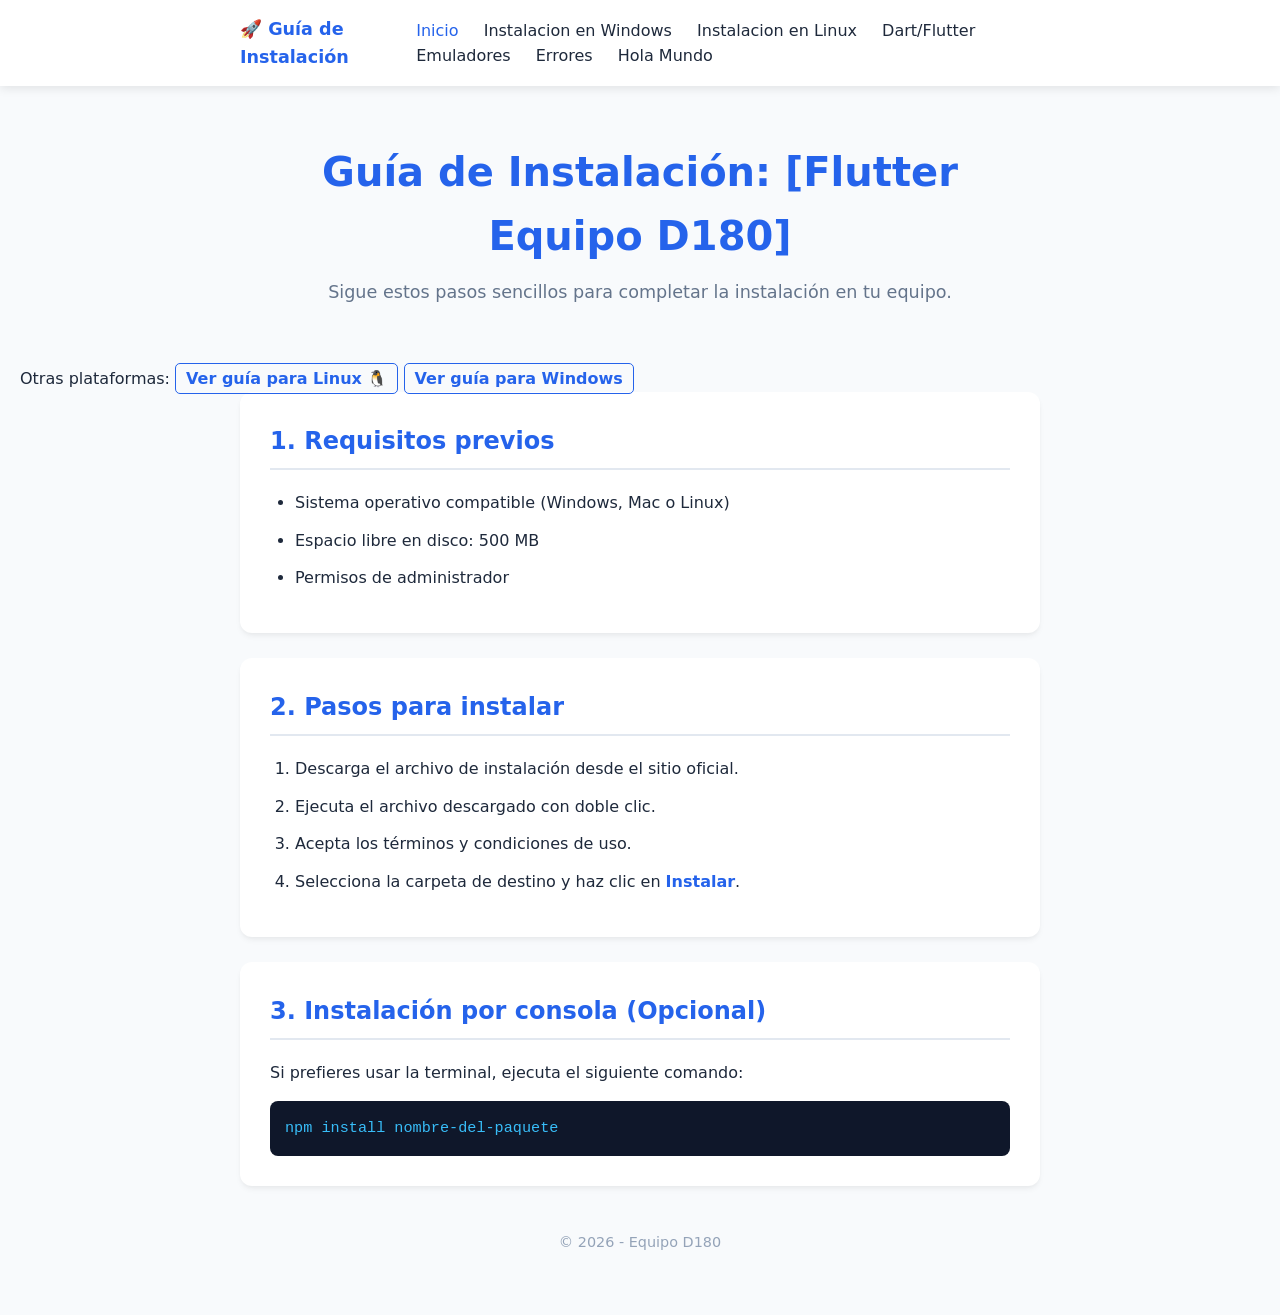
==== index.html @ 478a9671 "Se renombra la pagina principal a index.html para usar GitHub Pages" ====
<!DOCTYPE html>
<html lang="es">
<head>
    <meta charset="UTF-8">
    <meta name="viewport" content="width=device-width, initial-scale=1.0">
    <title>Guía de Instalación</title>
    <link rel="stylesheet" href="estilos/style.css">
</head>
<body>
        <!-- Barra de navegación flotante -->
    <nav class="navbar">
        <div class="navbar-container">
            <a href="index.html" class="navbar-brand">🚀 Guía de Instalación</a>
            <div class="navbar-links">
                <a href="index.html" class="active">Inicio</a>
                <a href="windows.html">Instalacion en Windows</a>
                <a href="linux.html">Instalacion en Linux</a>
                <a href="dart.html">Dart/Flutter</a>
                <a href="emuladores.html">Emuladores</a>
                <a href="errores.html">Errores</a>
                <a href="holamundo.html">Hola Mundo</a>
            </div>
        </div>
    </nav>

    <header>
        <h1>Guía de Instalación: [Flutter Equipo D180]</h1>
        <p>Sigue estos pasos sencillos para completar la instalación en tu equipo.</p>
    </header>
      <nav style="margin-top: 20px;">
            <span>Otras plataformas: </span>
            <a href="linux.html" style="color: var(--color-principal); text-decoration: none; font-weight: bold; border: 1px solid var(--color-principal); padding: 5px 10px; border-radius: 5px;">Ver guía para Linux 🐧</a>
            <a href="windows.html" style="color: var(--color-principal); text-decoration: none; font-weight: bold; border: 1px solid var(--color-principal); padding: 5px 10px; border-radius: 5px;">Ver guía para Windows </a>
        </nav>

    <main>
        <section id="requisitos">
            <h2>1. Requisitos previos</h2>
            <ul>
                <li>Sistema operativo compatible (Windows, Mac o Linux)</li>
                <li>Espacio libre en disco: 500 MB</li>
                <li>Permisos de administrador</li>
            </ul>
        </section>

        <section id="pasos">
            <h2>2. Pasos para instalar</h2>
            <ol>
                <li>Descarga el archivo de instalación desde el sitio oficial.</li>
                <li>Ejecuta el archivo descargado con doble clic.</li>
                <li>Acepta los términos y condiciones de uso.</li>
                <li>Selecciona la carpeta de destino y haz clic en <strong>Instalar</strong>.</li>
            </ol>
        </section>

        <section id="comandos">
            <h2>3. Instalación por consola (Opcional)</h2>
            <p>Si prefieres usar la terminal, ejecuta el siguiente comando:</p>
            <pre><code>npm install nombre-del-paquete</code></pre>
        </section>
    </main>

    <footer>
        <p>&copy; 2026 - Equipo D180</p>
    </footer>

</body>
</html>
---- estilos/style.css ----
/* ==========================================================================
   1. CONFIGURACIÓN GENERAL Y VARIABLES
   ========================================================================== */
:root {
    --color-principal: #2563eb;    /* Azul moderno */
    --color-fondo: #f8fafc;        /* Gris muy claro para el fondo */
    --color-tarjeta: #ffffff;      /* Blanco para los bloques de contenido */
    --color-texto: #1e293b;        /* Gris oscuro para lectura cómoda */
    --color-codigo: #0f172a;       /* Fondo oscuro para comandos */
}

* {
    box-sizing: border-box;
    margin: 0;
    padding: 0;
}

body {
    font-family: system-ui, -apple-system, BlinkMacSystemFont, 'Segoe UI', Roboto, sans-serif;
    line-height: 1.6;
    background-color: var(--color-fondo);
    color: var(--color-texto);
    padding: 20px;
}

/* ==========================================================================
   2. ESTRUCTURA Y CONTENEDORES
   ========================================================================== */
header, main, footer {
    max-width: 800px;
    margin: 0 auto 20px auto;
}

header {
    text-align: center;
    padding: 40px 20px;
}

header h1 {
    font-size: 2.5rem;
    color: var(--color-principal);
    margin-bottom: 10px;
}

header p {
    font-size: 1.1rem;
    color: #64748b;
}

/* Estilo para las secciones individuales (Tarjetas) */
section {
    background-color: var(--color-tarjeta);
    padding: 30px;
    border-radius: 12px;
    box-shadow: 0 4px 6px -1px rgba(0, 0, 0, 0.05), 0 2px 4px -1px rgba(0, 0, 0, 0.03);
    margin-bottom: 25px;
}

section h2 {
    color: var(--color-principal);
    font-size: 1.5rem;
    margin-bottom: 20px;
    border-bottom: 2px solid #e2e8f0;
    padding-bottom: 8px;
}

/* ==========================================================================
   3. ELEMENTOS DE TEXTO Y LISTAS
   ========================================================================== */
ul, ol {
    padding-left: 25px;
}

li {
    margin-bottom: 12px;
}

/* Resaltado de pasos y texto importante */
strong {
    color: var(--color-principal);
}

/* ==========================================================================
   4. BLOQUES DE CÓDIGO Y TERMINAL
   ========================================================================== */
pre {
    background-color: var(--color-codigo);
    color: #38bdf8; /* Azul brillante para el código */
    padding: 15px;
    border-radius: 8px;
    overflow-x: auto; /* Permite scroll horizontal si el comando es largo */
    margin-top: 15px;
    font-family: 'Courier New', Courier, monospace;
}

code {
    font-size: 0.95rem;
}

/* ==========================================================================
   5. PIE DE PÁGINA
   ========================================================================== */
footer {
    text-align: center;
    padding: 20px;
    color: #94a3b8;
    font-size: 0.9rem;
}
/* ==========================================================================
   6. BARRA DE NAVEGACIÓN FLOTANTE
   ========================================================================== */
.navbar {
    position: fixed;
    top: 0;
    left: 0;
    width: 100%;
    background-color: var(--color-tarjeta);
    box-shadow: 0 2px 10px rgba(0, 0, 0, 0.1);
    z-index: 1000;
    padding: 15px 20px;
}

.navbar-container {
    max-width: 800px;
    margin: 0 auto;
    display: flex;
    justify-content: space-between;
    align-items: center;
}

.navbar-brand {
    font-weight: bold;
    color: var(--color-principal);
    text-decoration: none;
    font-size: 1.1rem;
}

.navbar-links a {
    color: var(--color-texto);
    text-decoration: none;
    margin-left: 20px;
    font-weight: 500;
    transition: color 0.2s ease;
}

.navbar-links a:hover, .navbar-links a.active {
    color: var(--color-principal);
}

/* Compensar el espacio que ocupa la barra flotante para que no tape el contenido */
body {
    padding-top: 100px; 
}
/* ==========================================================================
   7. BLOQUES DE NOTAS Y ADVERTENCIAS
   ========================================================================== */
.alerta {
    padding: 15px;
    border-left: 5px solid;
    border-radius: 4px;
    margin: 15px 0;
}

.alerta-warning {
    background-color: #fef3c7; /* Amarillo claro */
    border-color: #d97706;     /* Ámbar */
    color: #92400e;
}

.alerta-info {
    background-color: #e0f2fe;    /* Azul claro */
    border-color: #0284c7;        /* Azul */
    color: #0369a1;
}
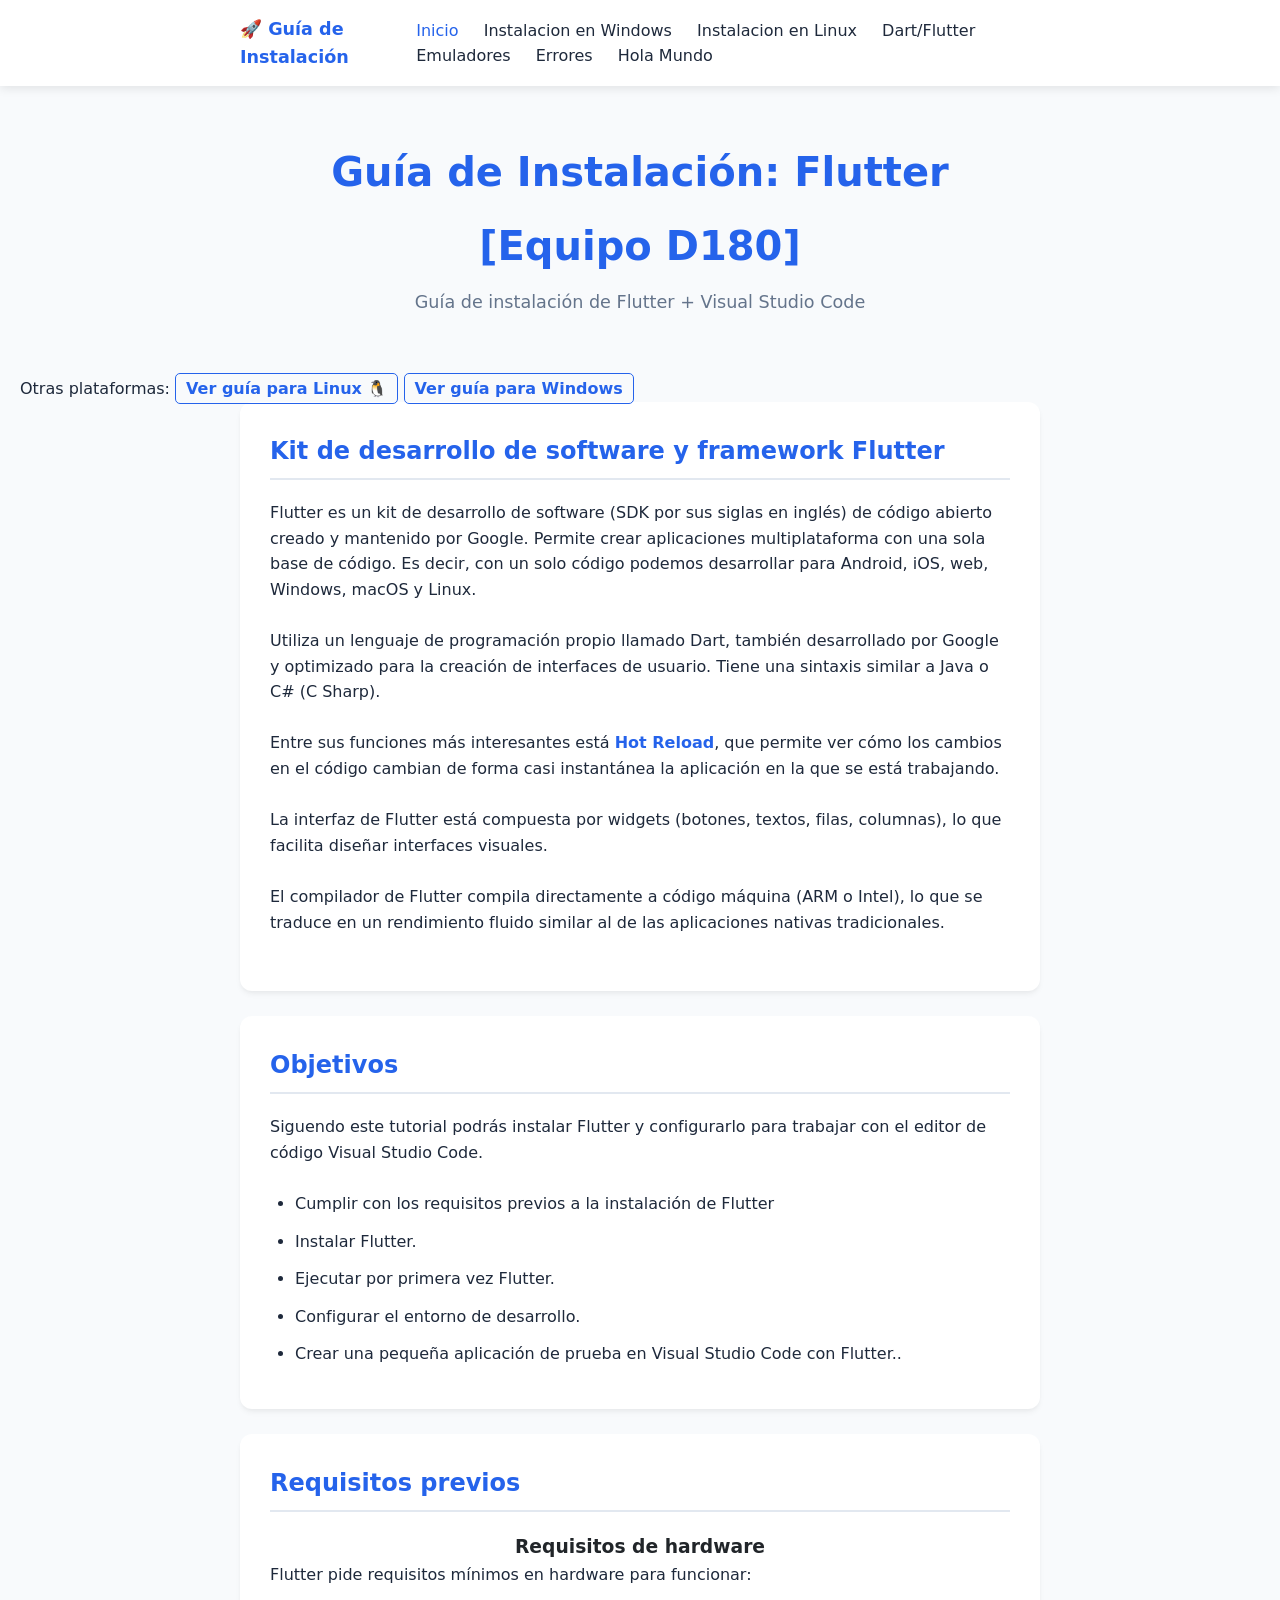
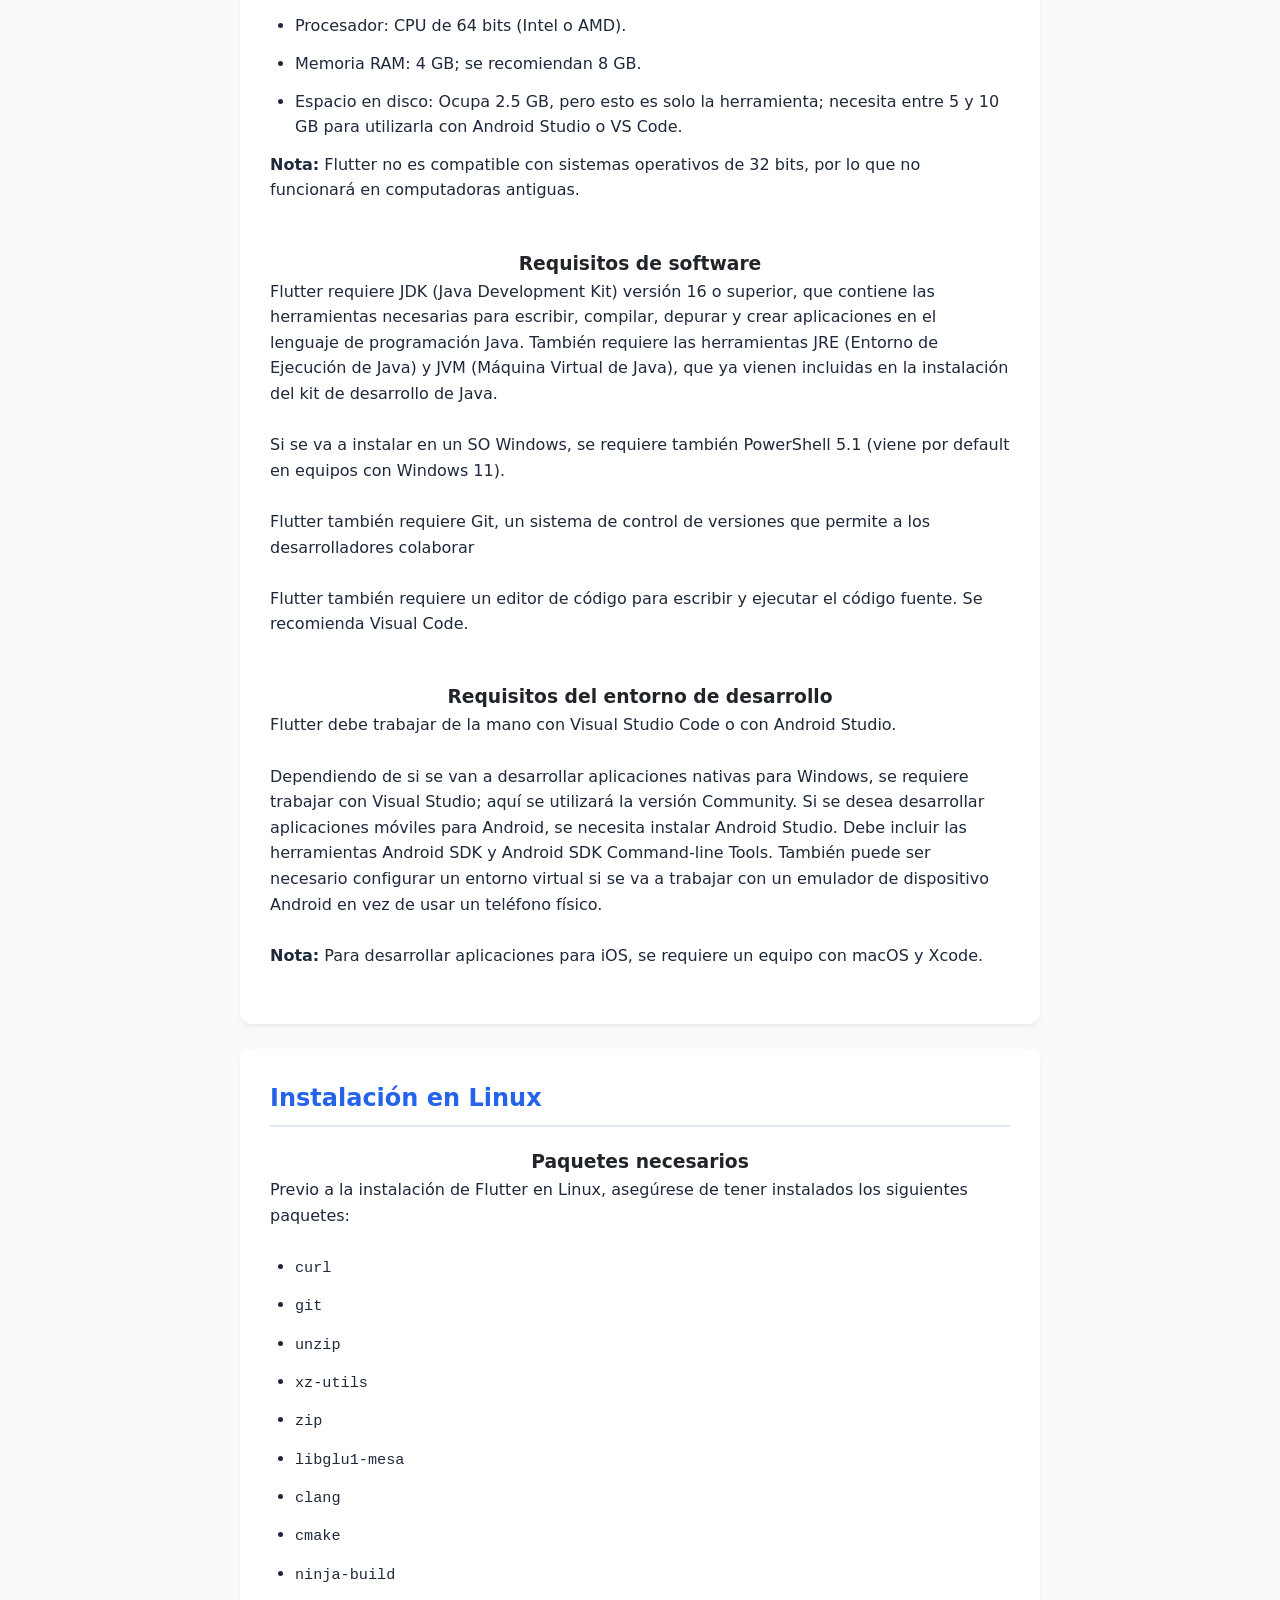
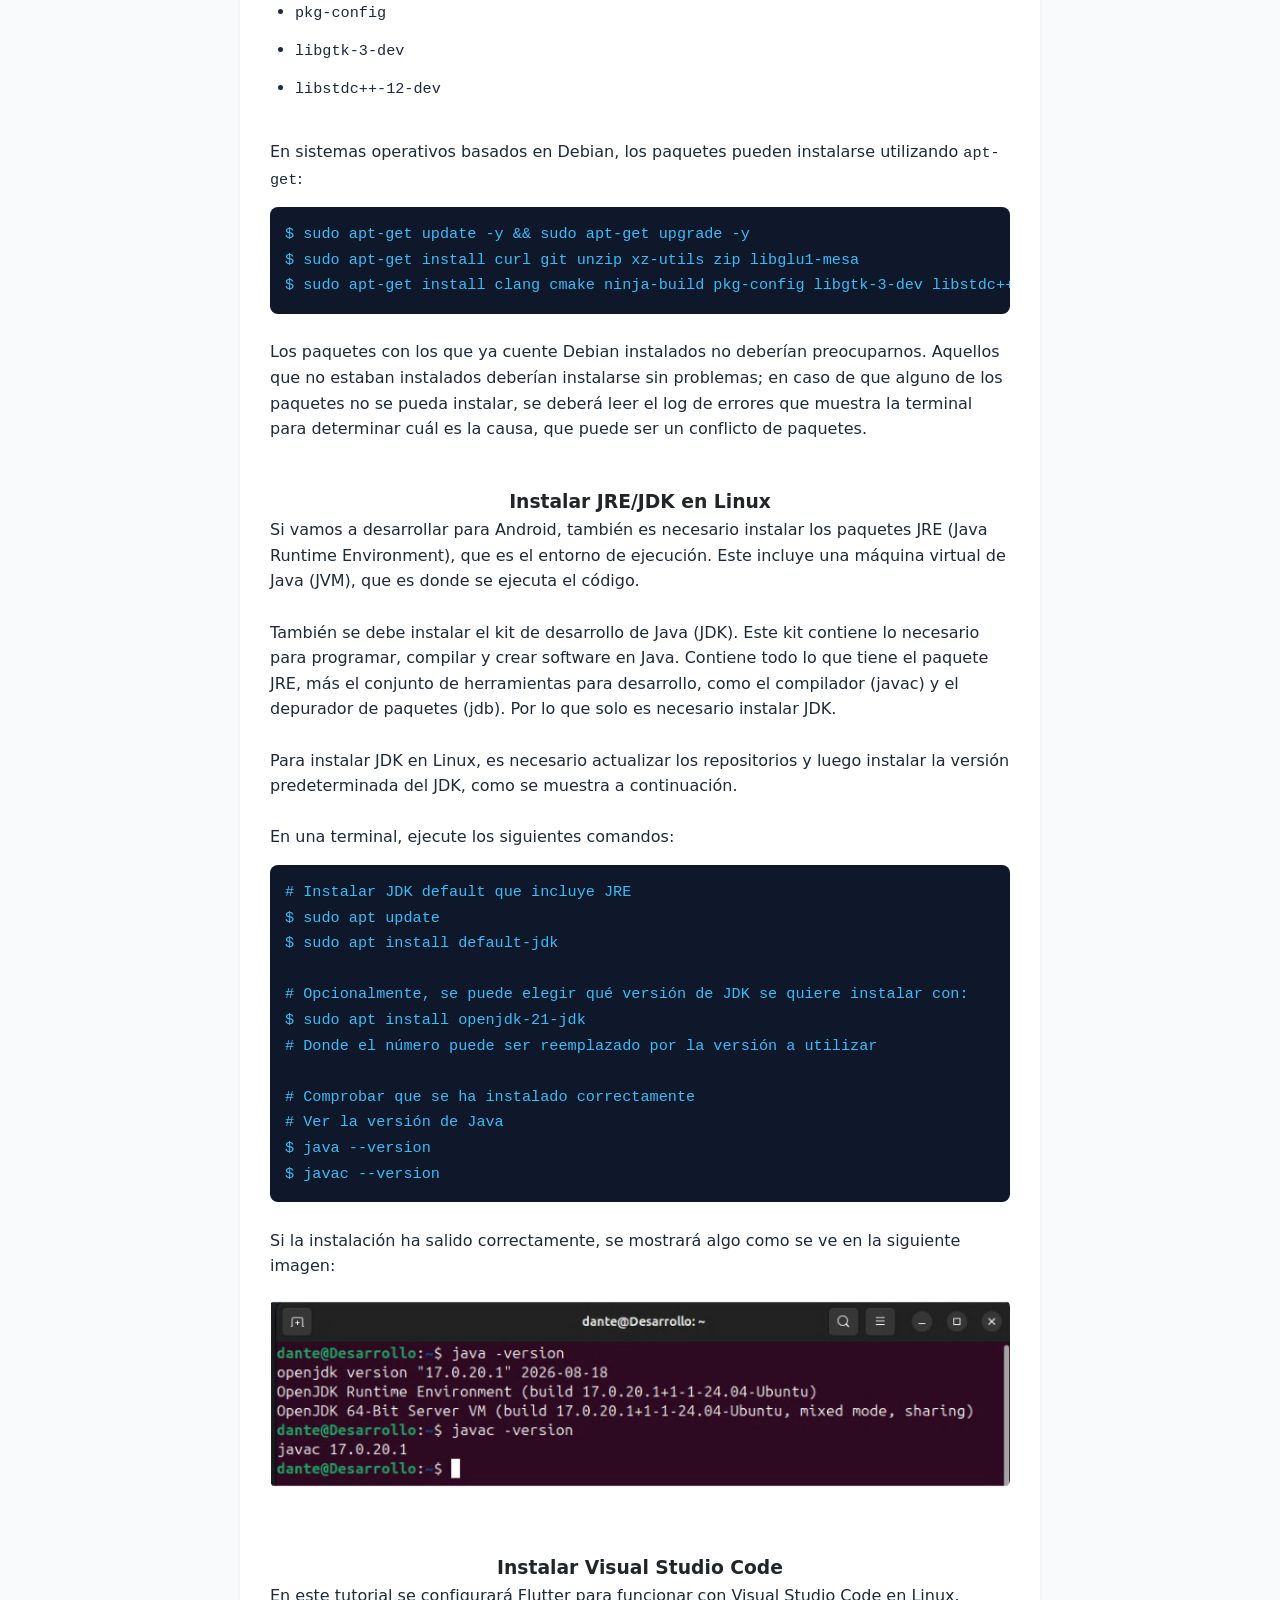
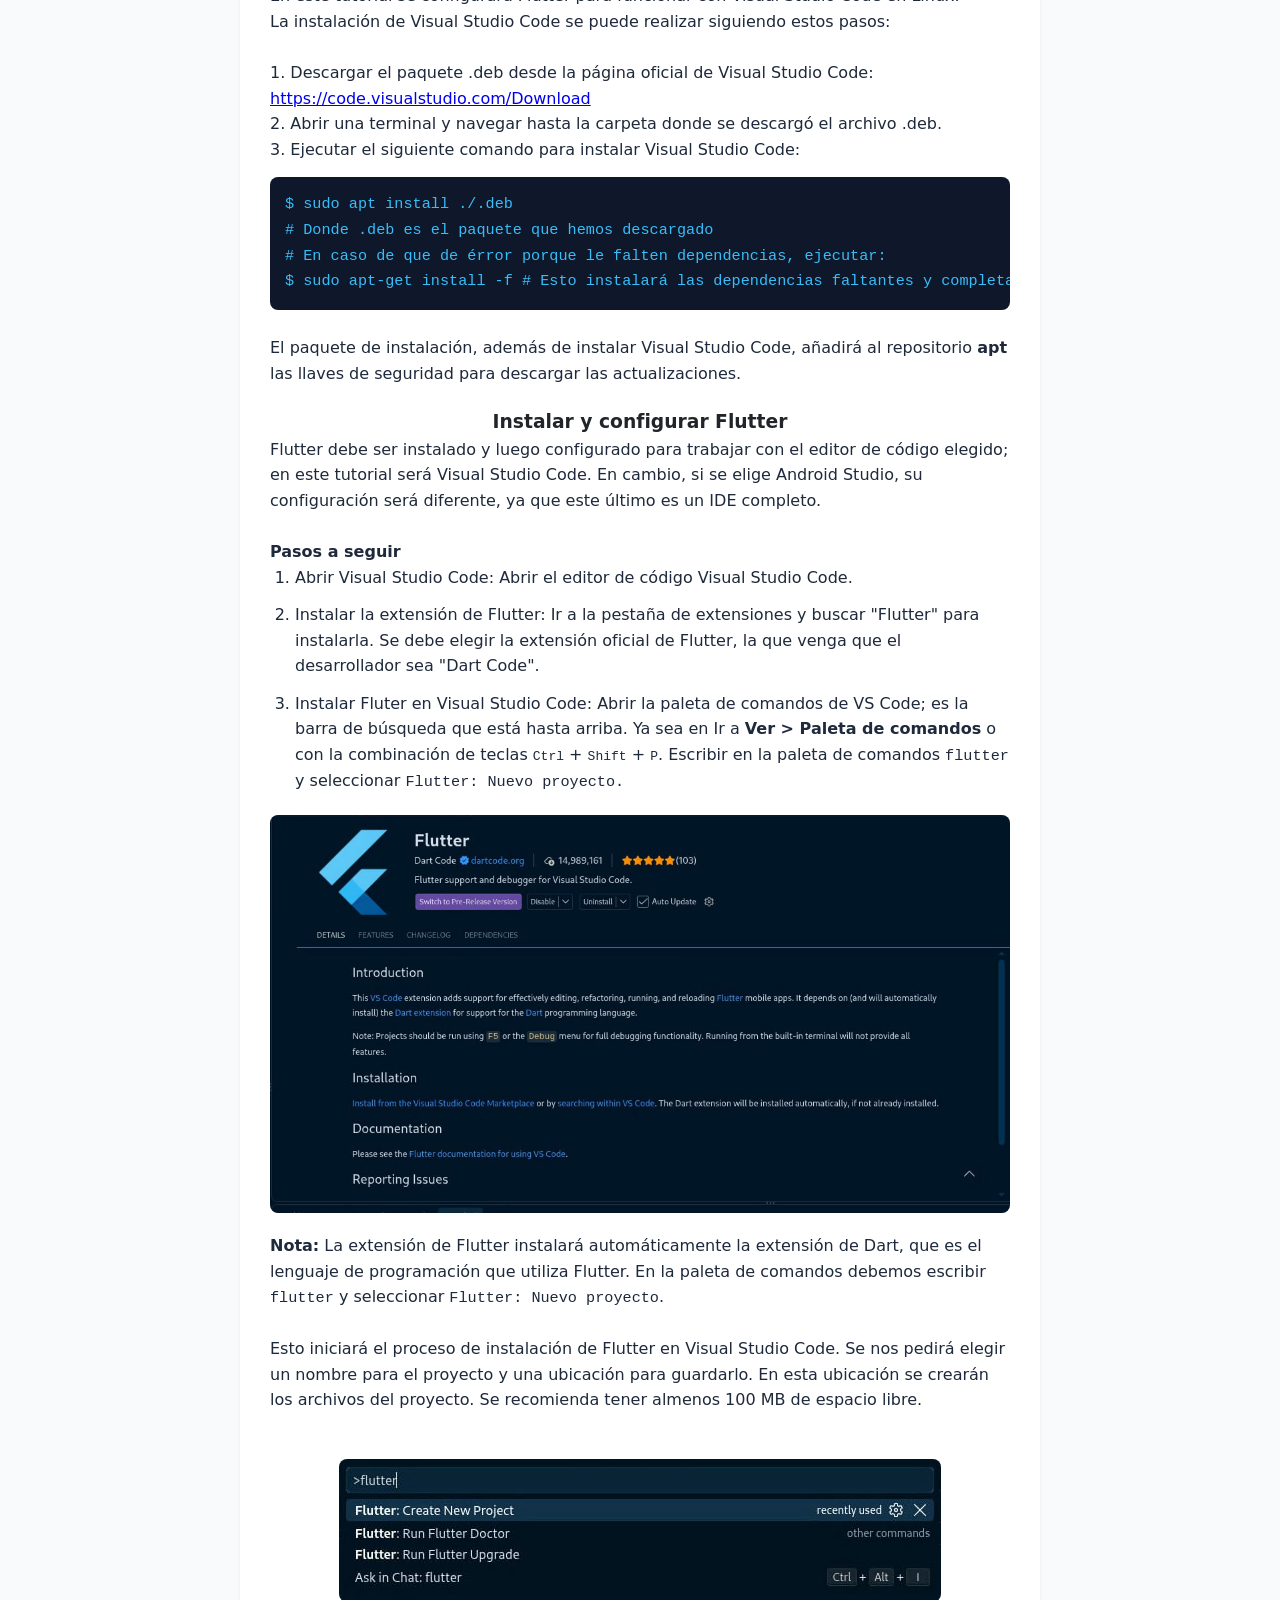
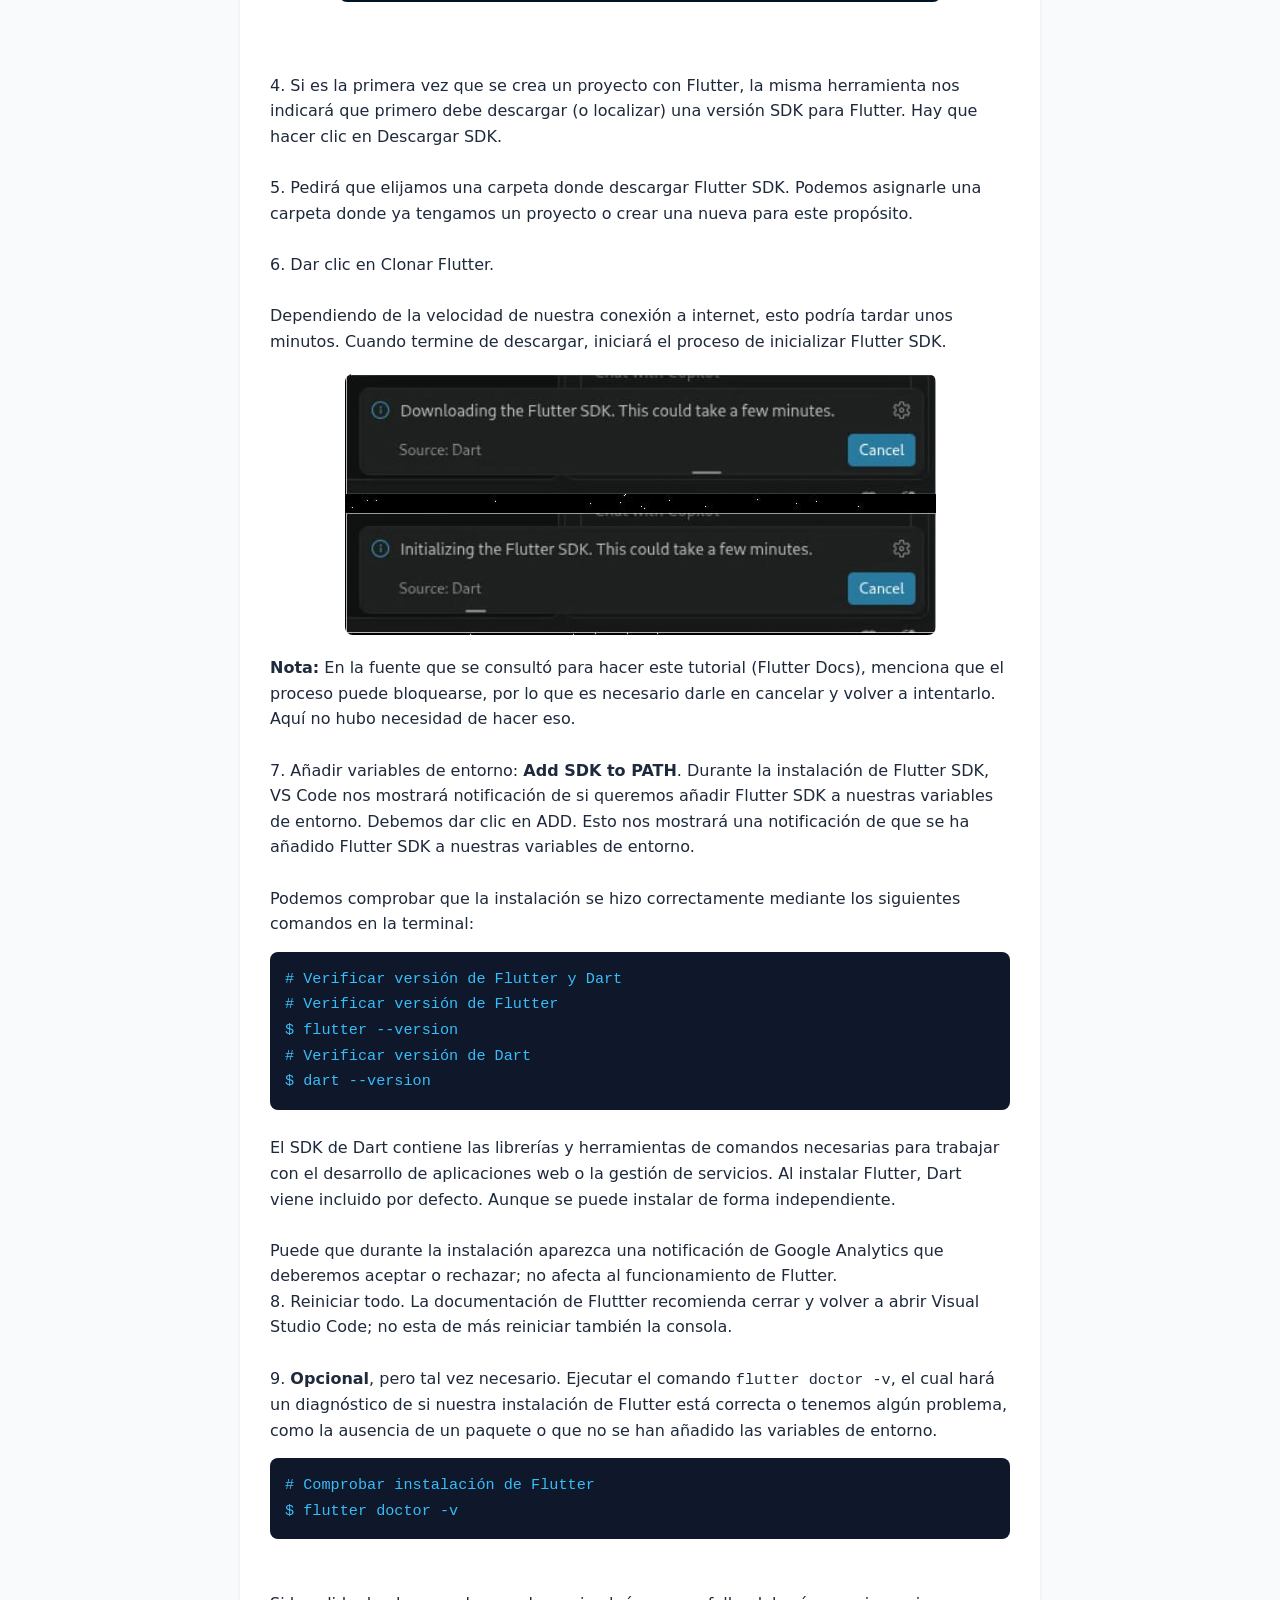
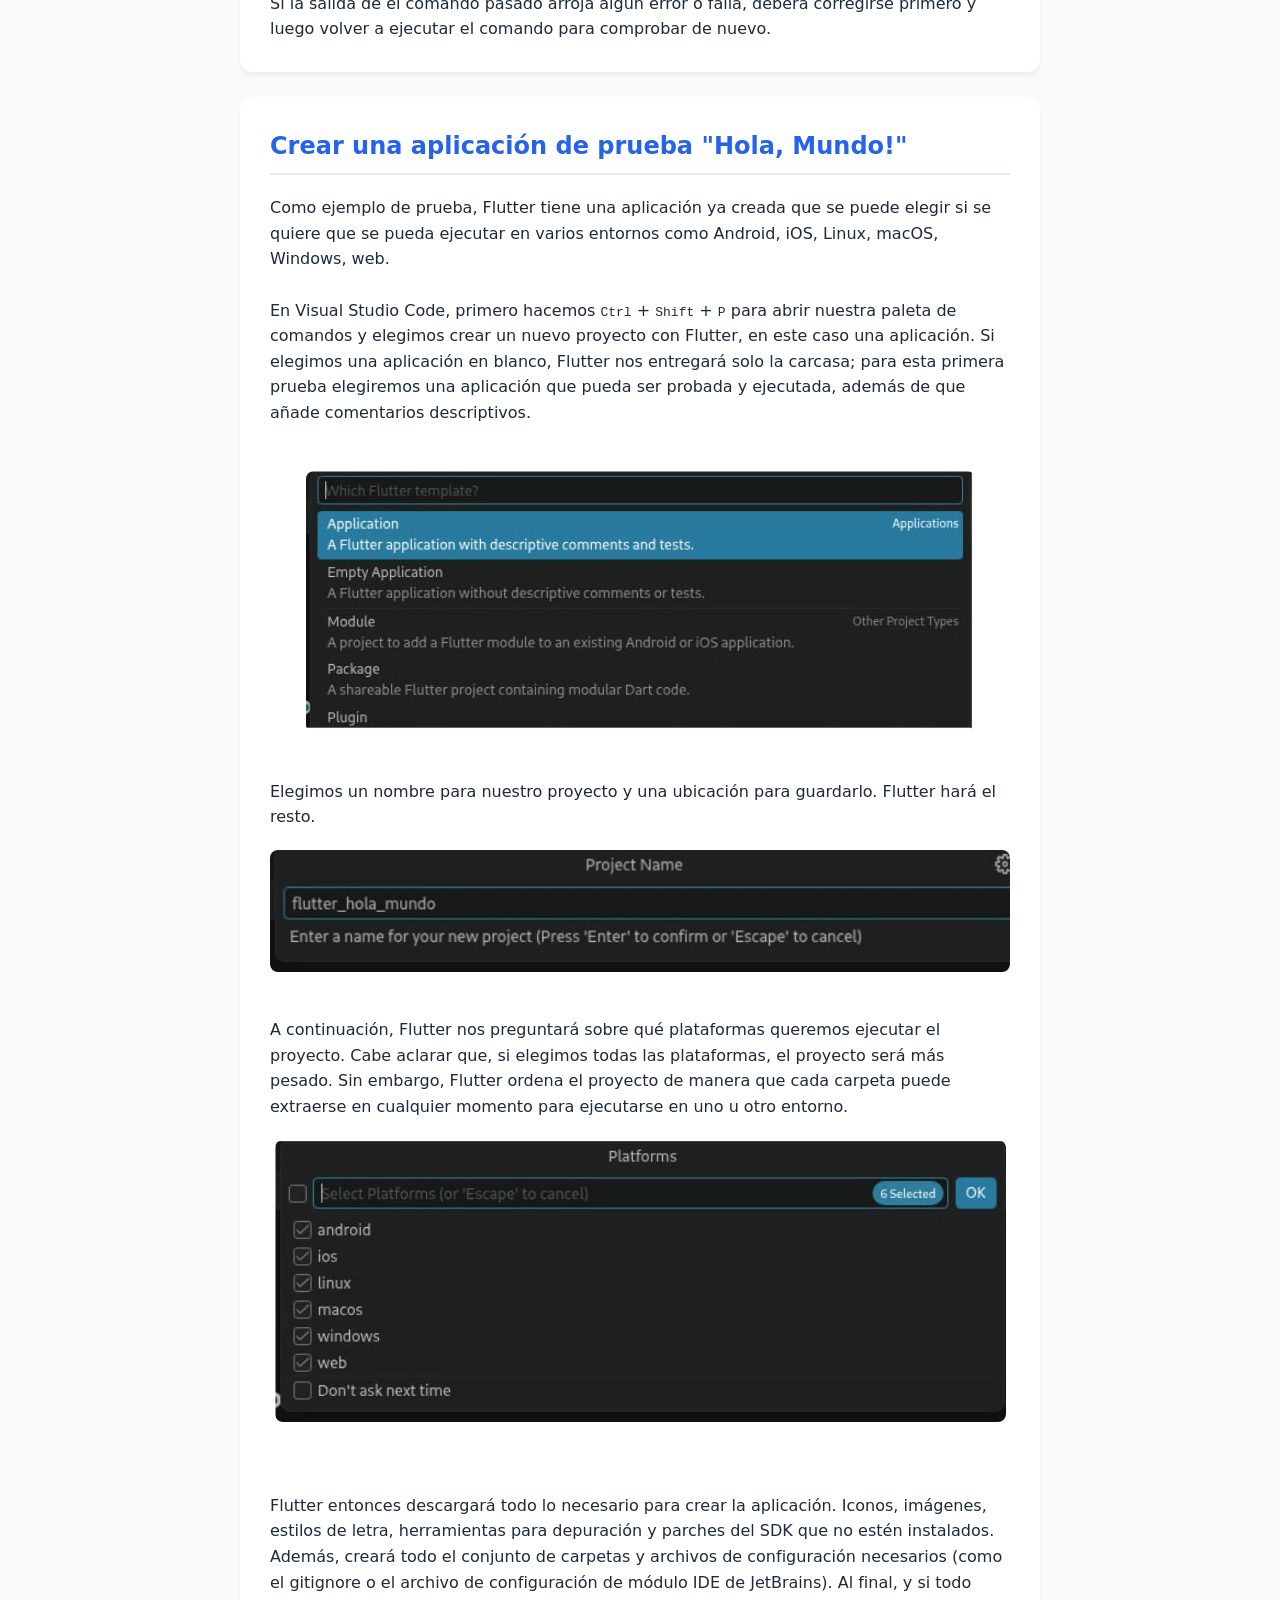
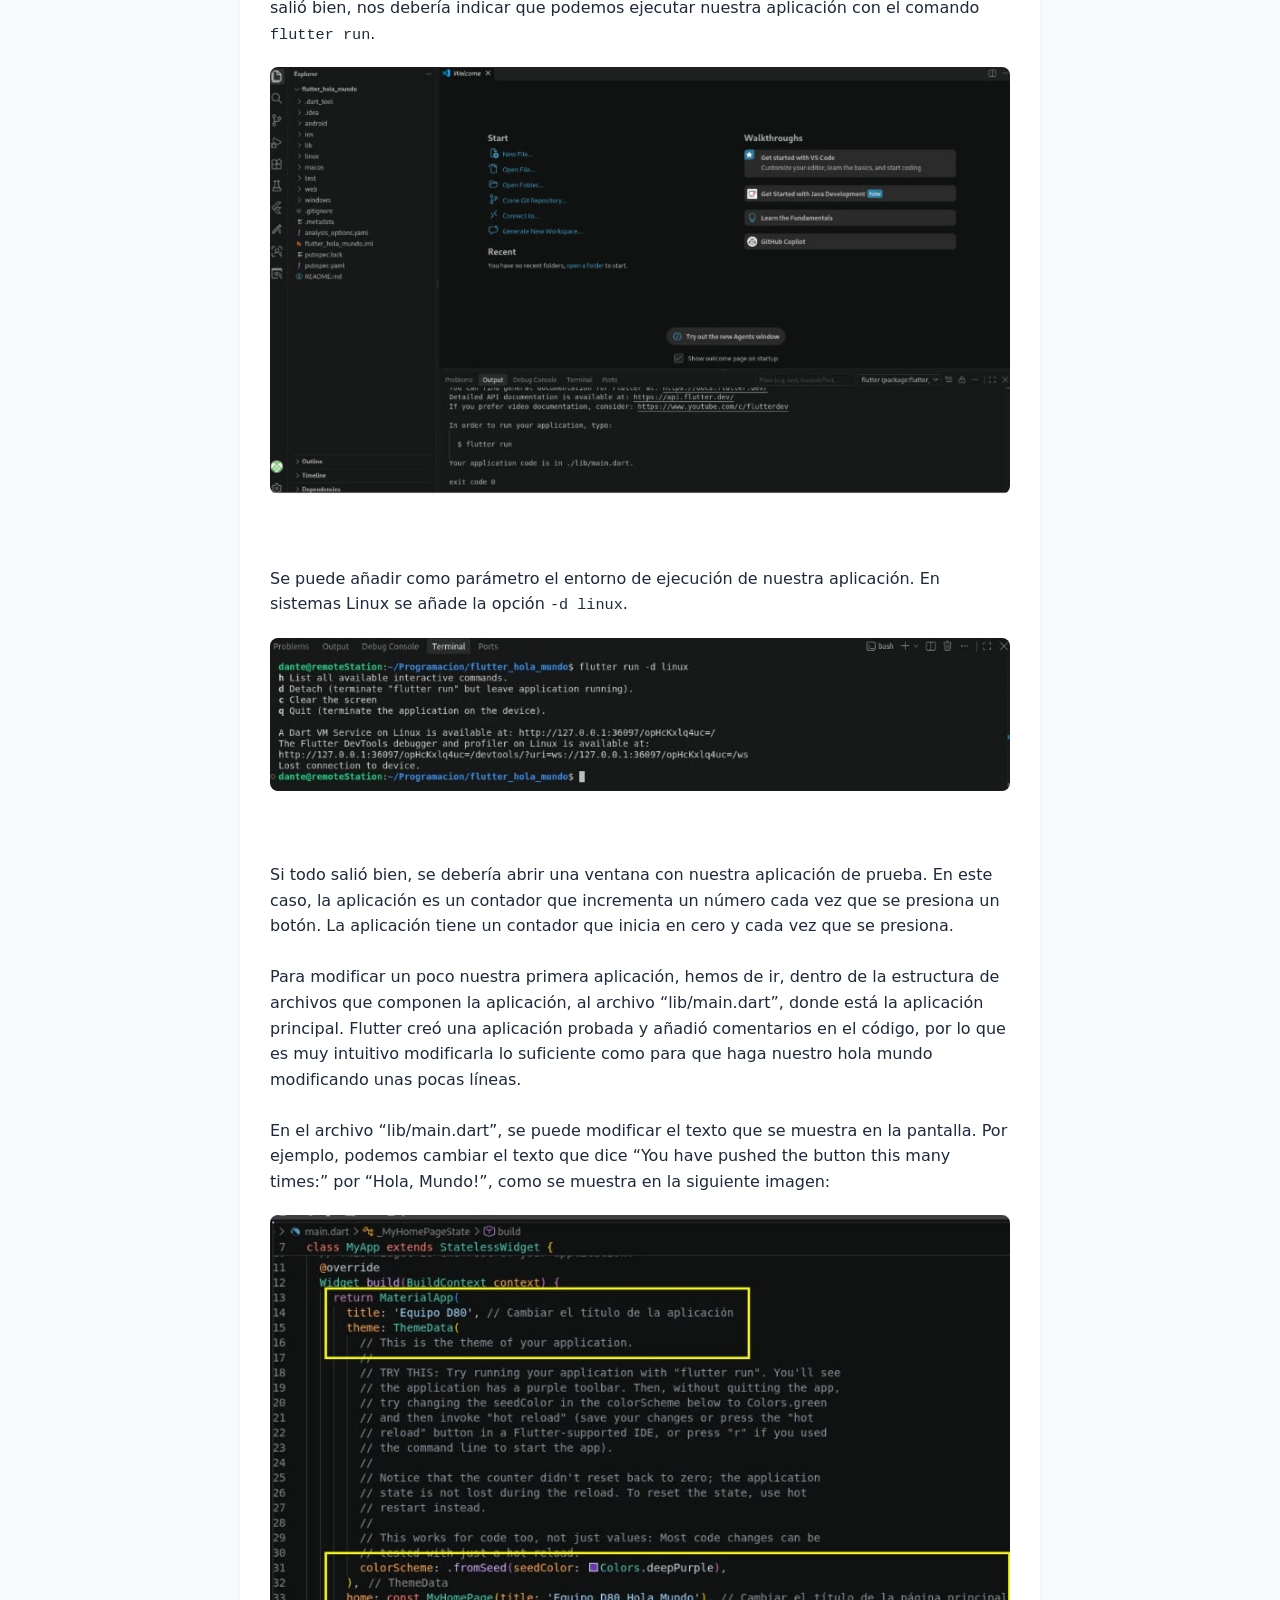
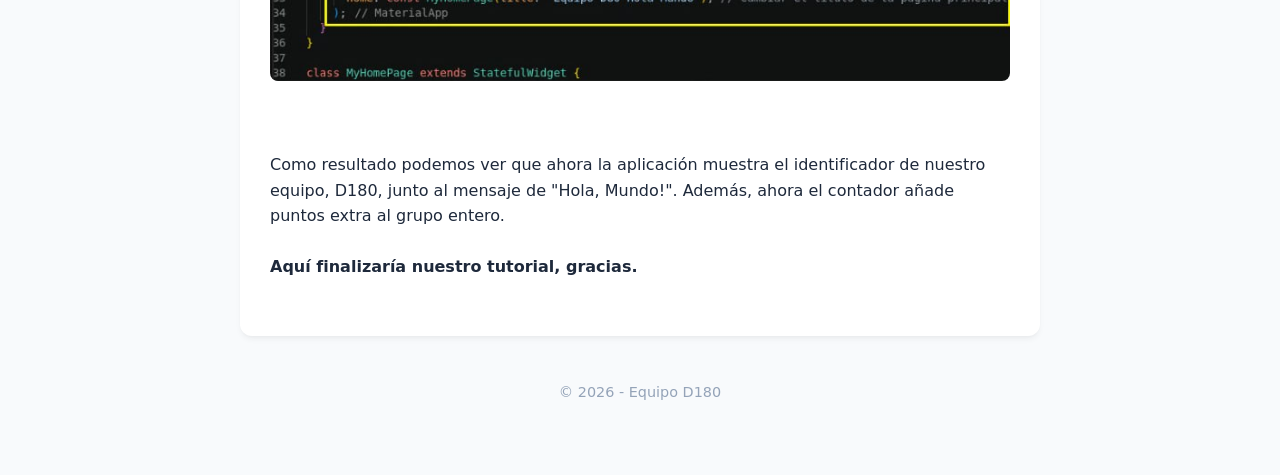
==== commit a297d9b9: "Tutorial de instalación de Flutter y Visual Studio Code una página" ====
--- a/index.html
+++ b/index.html
@@ -24,8 +24,9 @@
     </nav>
 
     <header>
-        <h1>Guía de Instalación: [Flutter Equipo D180]</h1>
-        <p>Sigue estos pasos sencillos para completar la instalación en tu equipo.</p>
+        <h1>Guía de Instalación: Flutter </h1>
+        <h1>[Equipo D180]</h1>
+        <p>Guía de instalación de Flutter + Visual Studio Code</p>
     </header>
       <nav style="margin-top: 20px;">
             <span>Otras plataformas: </span>
@@ -34,29 +35,276 @@
         </nav>
 
     <main>
+        <!--Sección de introducción-->
+        <!--Justificación del Framework Flutter-->
+        <section id="introduccion">
+            <h2>Kit de desarrollo de software y framework Flutter</h2>
+            <p>Flutter es un kit de desarrollo de software (SDK por sus siglas en inglés) de código abierto 
+                creado y mantenido por Google. Permite crear aplicaciones multiplataforma con una sola base 
+                de código. Es decir, con un solo código podemos desarrollar para Android, iOS, web, Windows, 
+                macOS y Linux.<br><br>
+                Utiliza un lenguaje de programación propio llamado Dart, también desarrollado por Google y 
+                optimizado para la creación de interfaces de usuario. Tiene una sintaxis similar a Java o C# 
+                (C Sharp).<br><br>
+                Entre sus funciones más interesantes está <strong>Hot Reload</strong>, que permite ver cómo los cambios en el código 
+                cambian de forma casi instantánea la aplicación en la que se está trabajando.<br><br>
+                La interfaz de Flutter está compuesta por widgets (botones, textos, filas, columnas), 
+                lo que facilita diseñar interfaces visuales.<br><br>
+                El compilador de Flutter compila directamente a código máquina (ARM o Intel), 
+                lo que se traduce en un rendimiento fluido similar al de las aplicaciones 
+                nativas tradicionales.<br><br>
+            </p>
+        </section>
+
+        <section id="pasos">
+            <!--Sección de Objetivos-->
+            <h2>Objetivos</h2>
+            <p>Siguendo este tutorial podrás instalar Flutter y configurarlo para trabajar con el editor de código Visual Studio Code.<br><br></p>
+            <ul>
+                <li>Cumplir con los requisitos previos a la instalación de Flutter</li>
+                <li>Instalar Flutter.</li>
+                <li>Ejecutar por primera vez Flutter.</li>
+                <li>Configurar el entorno de desarrollo.</li>
+                <li>Crear una pequeña aplicación de prueba en Visual Studio Code con Flutter..</li>
+            </ul>
+        </section>
+
         <section id="requisitos">
-            <h2>1. Requisitos previos</h2>
+            <h2>Requisitos previos</h2>
+            <!-- Requisitos de hardware-->
+            <h3>Requisitos de hardware</h3>
+            <p>Flutter pide requisitos mínimos en hardware para funcionar:<br><br></p>
             <ul>
-                <li>Sistema operativo compatible (Windows, Mac o Linux)</li>
-                <li>Espacio libre en disco: 500 MB</li>
-                <li>Permisos de administrador</li>
+                <li>Procesador: CPU de 64 bits (Intel o AMD).</li>
+                <li>Memoria RAM: 4 GB; se recomiendan 8 GB.</li>
+                <li>Espacio en disco: Ocupa 2.5 GB, pero esto es solo la herramienta; necesita entre 5 y 10 GB para utilizarla con Android Studio o VS Code.</li>
             </ul>
-        </section>
-
-        <section id="pasos">
-            <h2>2. Pasos para instalar</h2>
-            <ol>
-                <li>Descarga el archivo de instalación desde el sitio oficial.</li>
-                <li>Ejecuta el archivo descargado con doble clic.</li>
-                <li>Acepta los términos y condiciones de uso.</li>
-                <li>Selecciona la carpeta de destino y haz clic en <strong>Instalar</strong>.</li>
-            </ol>
-        </section>
-
-        <section id="comandos">
-            <h2>3. Instalación por consola (Opcional)</h2>
-            <p>Si prefieres usar la terminal, ejecuta el siguiente comando:</p>
-            <pre><code>npm install nombre-del-paquete</code></pre>
+            <b>Nota:</b> Flutter no es compatible con sistemas operativos de 32 bits, por lo que no funcionará en computadoras antiguas.<br><br>
+            <!-- Requisitos de software-->
+            <h3>Requisitos de software</h3>
+            <p>
+                Flutter requiere JDK (Java Development Kit) versión 16 o superior, que contiene las herramientas necesarias para escribir, compilar, 
+                depurar y crear aplicaciones en el lenguaje de programación Java. También requiere las herramientas JRE (Entorno de Ejecución de Java) y JVM 
+                (Máquina Virtual de Java), que ya vienen incluidas en la instalación del kit de desarrollo de Java.<br><br>
+                Si se va a instalar en un SO Windows, se requiere también PowerShell 5.1 (viene por default en equipos con Windows 11).<br><br>
+                Flutter también requiere Git, un sistema de control de versiones que permite a los desarrolladores colaborar<br><br>
+                Flutter también requiere un editor de código para escribir y ejecutar el código fuente. Se recomienda Visual Code.<br><br>
+            </p>
+            <!-- Requisitos del entorno de desarrollo -->
+            <h3>Requisitos del entorno de desarrollo</h3>
+            <p>
+                Flutter debe trabajar de la mano con Visual Studio Code o con Android Studio.<br><br>
+                Dependiendo de si se van a desarrollar aplicaciones nativas para Windows, se requiere trabajar con Visual Studio; aquí se utilizará la versión Community. 
+                Si se desea desarrollar aplicaciones móviles para Android, se necesita instalar Android Studio. Debe incluir las herramientas Android SDK y Android SDK Command-line 
+                Tools. También puede ser necesario configurar un entorno virtual si se va a trabajar con un emulador de dispositivo Android en vez de usar un teléfono físico.<br><br>
+                <b>Nota:</b> Para desarrollar aplicaciones para iOS, se requiere un equipo con macOS y Xcode.<br><br>
+            </p>
+        </section>
+        <section id="instalacion">
+            <!-- Sección de instalación -->
+            <h2>Instalación en Linux</h2>
+            <h3>Paquetes necesarios</h3>
+            <p>Previo a la instalación de Flutter en Linux, asegúrese de tener instalados los siguientes paquetes:</p>
+            <br>
+            <ul>
+                <li><code>curl</code></li>
+                <li><code>git</code></li>
+                <li><code>unzip</code></li>
+                <li><code>xz-utils</code></li>
+                <li><code>zip</code></li>
+                <li><code>libglu1-mesa</code></li>
+                <li><code>clang</code></li>
+                <li><code>cmake</code></li>
+                <li><code>ninja-build</code></li>
+                <li><code>pkg-config</code></li>
+                <li><code>libgtk-3-dev</code></li>
+                <li><code>libstdc++-12-dev</code></li>
+            </ul>
+            <br>
+            <p>En sistemas operativos basados en Debian, los paquetes pueden instalarse utilizando <code>apt-get</code>:</p>
+            <!-- Nota: pre respeta espacios y saltos de línea, se cambio esto en las hojas de estilo -->
+            <pre><code>$ sudo apt-get update -y && sudo apt-get upgrade -y
+$ sudo apt-get install curl git unzip xz-utils zip libglu1-mesa
+$ sudo apt-get install clang cmake ninja-build pkg-config libgtk-3-dev libstdc++-12-dev<!-- El largo del comando hace que se parta en dos en la pagina web (dividir el comando?)--></code></pre>
+            <br>
+            <p>
+                Los paquetes con los que ya cuente Debian instalados no deberían preocuparnos. Aquellos que no estaban instalados deberían 
+                instalarse sin problemas; en caso de que alguno de los paquetes no se pueda instalar, se deberá leer el log de errores que muestra 
+                la terminal para determinar cuál es la causa, que puede ser un conflicto de paquetes.</p>
+            <br>
+            <h3>Instalar JRE/JDK en Linux</h3>
+            <p>
+                Si vamos a desarrollar para Android, también es necesario instalar los paquetes JRE (Java Runtime Environment), 
+                que es el entorno de ejecución. Este incluye una máquina virtual de Java (JVM), que es donde se ejecuta el código.
+                <br><br>
+                También se debe instalar el kit de desarrollo de Java (JDK). Este kit contiene lo necesario para programar, compilar y 
+                crear software en Java. Contiene todo lo que tiene el paquete JRE, más el conjunto de herramientas para desarrollo, como el 
+                compilador (javac) y el depurador de paquetes (jdb). Por lo que solo es necesario instalar JDK.
+                <br><br>
+                Para instalar JDK en Linux, es necesario actualizar los repositorios y luego instalar la versión predeterminada del JDK, como se muestra a continuación.
+                <br><br>
+                En una terminal, ejecute los siguientes comandos:
+                <!-- Odio la indentación de pre D: -->
+                <pre><code># Instalar JDK default que incluye JRE
+$ sudo apt update
+$ sudo apt install default-jdk
+
+# Opcionalmente, se puede elegir qué versión de JDK se quiere instalar con:
+$ sudo apt install openjdk-21-jdk
+# Donde el número puede ser reemplazado por la versión a utilizar
+
+# Comprobar que se ha instalado correctamente
+# Ver la versión de Java
+$ java --version
+$ javac --version
+</code></pre>
+            <br>
+            Si la instalación ha salido correctamente, se mostrará algo como se ve en la siguiente imagen:
+            <div class="contenedor-imagen">
+                <!-- Imagen de comprobación de instalación correcta de Java en Linux-->
+                 <!-- No olvidar usar paths relativos para las imágenes -->
+                <img src="/imagenes/linux/JavaJavac.png" alt="Comprobación de la versión de Java">
+            </div>
+            </p>
+            <br>
+            <h3>Instalar Visual Studio Code</h3>
+            <p>
+                En este tutorial se configurará Flutter para funcionar con Visual Studio Code en Linux.<br>
+                La instalación de Visual Studio Code se puede realizar siguiendo estos pasos:<br><br>
+                1. Descargar el paquete .deb desde la página oficial de Visual Studio Code: <a href="https://code.visualstudio.com/Download" target="_blank">https://code.visualstudio.com/Download</a><br>
+                2. Abrir una terminal y navegar hasta la carpeta donde se descargó el archivo .deb.<br>
+                3. Ejecutar el siguiente comando para instalar Visual Studio Code:<br>
+                <pre><code>$ sudo apt install ./<file>.deb
+# Donde <file>.deb es el paquete que hemos descargado
+# En caso de que de érror porque le falten dependencias, ejecutar:
+$ sudo apt-get install -f # Esto instalará las dependencias faltantes y completará la instalación de Visual Studio Code
+</code></pre><br>
+                El paquete de instalación, además de instalar Visual Studio Code, añadirá al repositorio <b>apt</b> las llaves de seguridad para 
+                descargar las actualizaciones.
+            </p>
+            <h3>Instalar y configurar Flutter</h3>
+            <p>
+               Flutter debe ser instalado y luego configurado para trabajar con el editor de código elegido; en este tutorial será 
+               Visual Studio Code. En cambio, si se elige Android Studio, su configuración será diferente, ya que este último es un IDE completo.
+               <br><br>
+               <b>Pasos a seguir</b>
+               <ol>
+                <li>Abrir Visual Studio Code: Abrir el editor de código Visual Studio Code.</li>
+                <li>Instalar la extensión de Flutter: Ir a la pestaña de extensiones y buscar "Flutter" para instalarla. Se debe elegir 
+                    la extensión oficial de Flutter, la que venga que el desarrollador sea "Dart Code".</li>
+                <li>Instalar Fluter en Visual Studio Code: Abrir la paleta de comandos de VS Code; es la barra de búsqueda que está hasta arriba. 
+                    Ya sea en Ir a <b>Ver > Paleta de comandos</b> o con la combinación de teclas <kbd>Ctrl</kbd> + <kbd>Shift</kbd> + <kbd>P</kbd>. 
+                    Escribir en la paleta de comandos <code>flutter</code> y seleccionar <code>Flutter: Nuevo proyecto.</code></li>
+               </ol>
+                <div class="contenedor-imagen">
+                <!-- Imagen de la extensión Flutter en Visual Studio Code -->
+                <img src="/imagenes/linux/ExtensionFlutter.jpg" alt="Extensión Flutter en Visual Studio Code">
+                </div>
+                <b>Nota:</b> La extensión de Flutter instalará automáticamente la extensión de Dart, que es el lenguaje de programación que utiliza Flutter.
+                En la paleta de comandos debemos escribir <code>flutter</code> y seleccionar <code>Flutter: Nuevo proyecto</code>.<br><br>
+                Esto iniciará el proceso de instalación de Flutter en Visual Studio Code. Se nos pedirá elegir un nombre para el proyecto y una ubicación para guardarlo.
+                En esta ubicación se crearán los archivos del proyecto. Se recomienda tener almenos 100 MB de espacio libre.<br><br>
+                <div class="contenedor-imagen">
+                <!-- Imagen de Crear Nuevo Proyecto Flutter -->
+                <img src="/imagenes/linux/CrearNuevoProyectoFlutter.jpg" alt="Crear Nuevo Proyecto Flutter en Visual Studio Code">
+                </div>
+                <br><br>
+                4. Si es la primera vez que se crea un proyecto con Flutter, la misma herramienta nos indicará que primero debe descargar (o localizar) 
+                    una versión SDK para Flutter.  Hay que hacer clic en Descargar SDK.<br><br>
+                5. Pedirá que elijamos una carpeta donde descargar Flutter SDK. Podemos asignarle una carpeta donde ya tengamos un proyecto o 
+                    crear una nueva para este propósito.<br><br>
+                6. Dar clic en Clonar Flutter.<br><br>
+                Dependiendo de la velocidad de nuestra conexión a internet, esto podría tardar unos minutos. Cuando termine de descargar, iniciará el 
+                proceso de inicializar Flutter SDK.
+                <div class="contenedor-imagen">
+                <!-- Imagen de Instalación SDK de Flutter-->
+                <img src="/imagenes/linux/InstalacionSDKFlutter.jpg" alt="Instalación SDK de Flutter en Visual Studio Code">
+                </div>
+                <b>Nota:</b> En la fuente que se consultó para hacer este tutorial (Flutter Docs), menciona que el proceso puede bloquearse, 
+                por lo que es necesario darle en cancelar y volver a intentarlo. Aquí no hubo necesidad de hacer eso.<br><br>
+                7. Añadir variables de entorno: <b>Add SDK to PATH</b>. Durante la instalación de Flutter SDK,  VS Code nos mostrará notificación de 
+                si queremos añadir Flutter SDK a nuestras variables de entorno. Debemos dar clic en ADD. Esto nos mostrará una notificación de que se 
+                ha añadido Flutter SDK a nuestras variables de entorno.<br><br>
+                Podemos comprobar que la instalación se hizo correctamente mediante los siguientes comandos en la terminal:
+                <pre><code># Verificar versión de Flutter y Dart
+# Verificar versión de Flutter
+$ flutter --version
+# Verificar versión de Dart
+$ dart --version</code></pre>
+                <br>
+                El SDK de Dart contiene las librerías y herramientas de comandos necesarias para trabajar con el desarrollo de aplicaciones web o la 
+                gestión de servicios. Al instalar Flutter, Dart viene incluido por defecto. Aunque se puede instalar de forma independiente.
+                <br><br>
+                Puede que durante la instalación aparezca una notificación de Google Analytics que deberemos aceptar o rechazar; no afecta al funcionamiento de Flutter.
+                <br>
+                8. Reiniciar todo. La documentación de Fluttter recomienda cerrar y volver a abrir Visual Studio Code; no esta de más reiniciar también la consola.<br><br>
+                9. <b>Opcional</b>, pero tal vez necesario. Ejecutar el comando <code>flutter doctor -v</code>, el cual hará un diagnóstico de si nuestra instalación 
+                de Flutter está correcta o tenemos algún problema, como la ausencia de un paquete o que no se han añadido las variables de entorno.
+                <pre><code># Comprobar instalación de Flutter
+$ flutter doctor -v</code></pre><br><br>
+                Si la salida de el comando pasado arroja algún error o falla, deberá corregirse primero y luego volver a ejecutar el comando para comprobar de nuevo.
+            </p>
+        </section>
+        <section id="Primera aplicación">
+            <h2>Crear una aplicación de prueba "Hola, Mundo!"</h2>
+            <p>
+                Como ejemplo de prueba, Flutter tiene una aplicación ya creada que se puede elegir si se quiere que se pueda ejecutar en varios entornos 
+                como Android, iOS, Linux, macOS, Windows, web.<br><br>
+                En Visual Studio Code, primero hacemos <kbd>Ctrl</kbd> + <kbd>Shift</kbd> + <kbd>P</kbd> para abrir nuestra paleta de comandos y elegimos crear un nuevo 
+                proyecto con Flutter, en este caso una aplicación. Si elegimos una aplicación en blanco, Flutter nos entregará solo la carcasa; para 
+                esta primera prueba elegiremos una aplicación que pueda ser probada y ejecutada, además de que añade comentarios descriptivos.<br><br>
+                <div class="contenedor-imagen">
+                <!-- Imagen de aplicación de prueba en Flutter-->
+                <img src="/imagenes/linux/AplicacionPruebaFlutter.jpg" alt="Aplicación de prueba en Flutter en Visual Studio Code">
+                </div>
+                <br>
+                Elegimos un nombre para nuestro proyecto y una ubicación para guardarlo. Flutter hará el resto.
+                <div class="contenedor-imagen">
+                <!-- Imagen nombre de nuestra aplicación de prueba en Flutter -->
+                <img src="/imagenes/linux/NombreAplicacionPrueba.jpg" alt="Nombre de la aplicación de prueba en Flutter">
+                </div>
+                <br>
+                A continuación, Flutter nos preguntará sobre qué plataformas queremos ejecutar el proyecto. Cabe aclarar que, si elegimos todas las 
+                plataformas, el proyecto será más pesado. Sin embargo, Flutter ordena el proyecto de manera que cada carpeta puede extraerse en 
+                cualquier momento para ejecutarse en uno u otro entorno.
+                <div class="contenedor-imagen">
+                <!-- Imagen selección de nuestra aplicación de prueba en Flutter -->
+                <img src="/imagenes/linux/SeleccionPlataformasAplicacion.jpg" alt="Selección de las plataformas de la aplicación de prueba en Flutter">
+                </div>
+                <br><br>
+                Flutter entonces descargará todo lo necesario para crear la aplicación. Iconos, imágenes, estilos de letra, herramientas para 
+                depuración y parches del SDK que no estén instalados. Además, creará todo el conjunto de carpetas y archivos de configuración 
+                necesarios (como el gitignore o el archivo de configuración de módulo IDE de JetBrains). Al final, y si todo salió bien, nos 
+                debería indicar que podemos ejecutar nuestra aplicación con el comando <code>flutter run</code>.
+                <div class="contenedor-imagen">
+                <!-- Imagen confirmación de que se creo la aplicación correctamente -->
+                <img src="/imagenes/linux/ConfirmacionAplicacionPrueba.jpg" alt="Confirmación de la creación de la aplicación de prueba en Flutter">
+                </div>
+                <br><br>
+                Se puede añadir como parámetro el entorno de ejecución de nuestra aplicación. En sistemas Linux se añade la opción <code>-d linux</code>.
+                <div class="contenedor-imagen">
+                <!-- Imagen ejecución de la aplicación de prueba en Flutter -->
+                <img src="/imagenes/linux/EjecucionAplicacionPruebaFlutter.jpg" alt="Ejecución de la aplicación de prueba en Flutter">
+                </div>
+                <br><br>
+                Si todo salió bien, se debería abrir una ventana con nuestra aplicación de prueba. En este caso, la aplicación es un contador que
+                incrementa un número cada vez que se presiona un botón. La aplicación tiene un contador que inicia en cero y cada vez que se presiona.
+                <br><br>
+                Para modificar un poco nuestra primera aplicación, hemos de ir, dentro de la estructura de archivos que componen la aplicación, al 
+                archivo “lib/main.dart”, donde está la aplicación principal. Flutter creó una aplicación probada y añadió comentarios en el código, 
+                por lo que es muy intuitivo modificarla lo suficiente como para que haga nuestro hola mundo modificando unas pocas líneas.
+                <br><br>
+                En el archivo “lib/main.dart”, se puede modificar el texto que se muestra en la pantalla. Por ejemplo, podemos cambiar el texto que dice 
+                “You have pushed the button this many times:” por “Hola, Mundo!”, como se muestra en la siguiente imagen:
+                <div class="contenedor-imagen">
+                <!-- Imagen modificando el código de la aplicación. Cambiamos el título de la aplicación y el mensaje de You pushed the button -->
+                <img src="/imagenes/linux/ModificandoCodigo.jpg" alt="Modificación del código de la aplicación de prueba en Flutter">
+                </div>
+                <br><br>
+                Como resultado podemos ver que ahora la aplicación muestra el identificador de nuestro equipo, D180, junto al mensaje de "Hola, Mundo!".
+                Además, ahora el contador añade puntos extra al grupo entero.<br><br>
+                <h4>Aquí finalizaría nuestro tutorial, gracias.</h4><br>
+            </p>
         </section>
     </main>
 
--- a/estilos/style.css
+++ b/estilos/style.css
@@ -63,6 +63,28 @@
     border-bottom: 2px solid #e2e8f0;
     padding-bottom: 8px;
 }
+
+h3 {
+    text-align: center;                         /* Centrar el texto */
+    color:#212529;                            /* Color del texto */
+    margin-top: 20px;                           /* Espaciados entre titulos */
+}
+
+/* Centrar imagenes dentro de las secciones */
+.contenedor-imagen {
+    display: flex;                              /* Usar flexbox para centrar */
+    justify-content: center;                    /* Centrar horizontalmente */
+    align-items: center;                        /* Centrar verticalmente */
+    width: 100%;                                /* La imagen ocupara el 100% del ancho del contenedor*/
+    margin: 20px 0;                             /* Espaciado superior e inferior */
+}
+/* Asegurarse de que la imagen no se desborde del contenedor */
+.contenedor-imagen img {
+    max-width: 100%;                            /* La imagen no excederá el ancho del contenedor */
+    height: auto;                               /* Proporcion automatica de la imagen */
+    border-radius: 8px;                         /* Estilo de bordes redondeados */
+}
+
 
 /* ==========================================================================
    3. ELEMENTOS DE TEXTO Y LISTAS
@@ -172,3 +194,4 @@
     border-color: #0284c7;        /* Azul */
     color: #0369a1;
 }
+
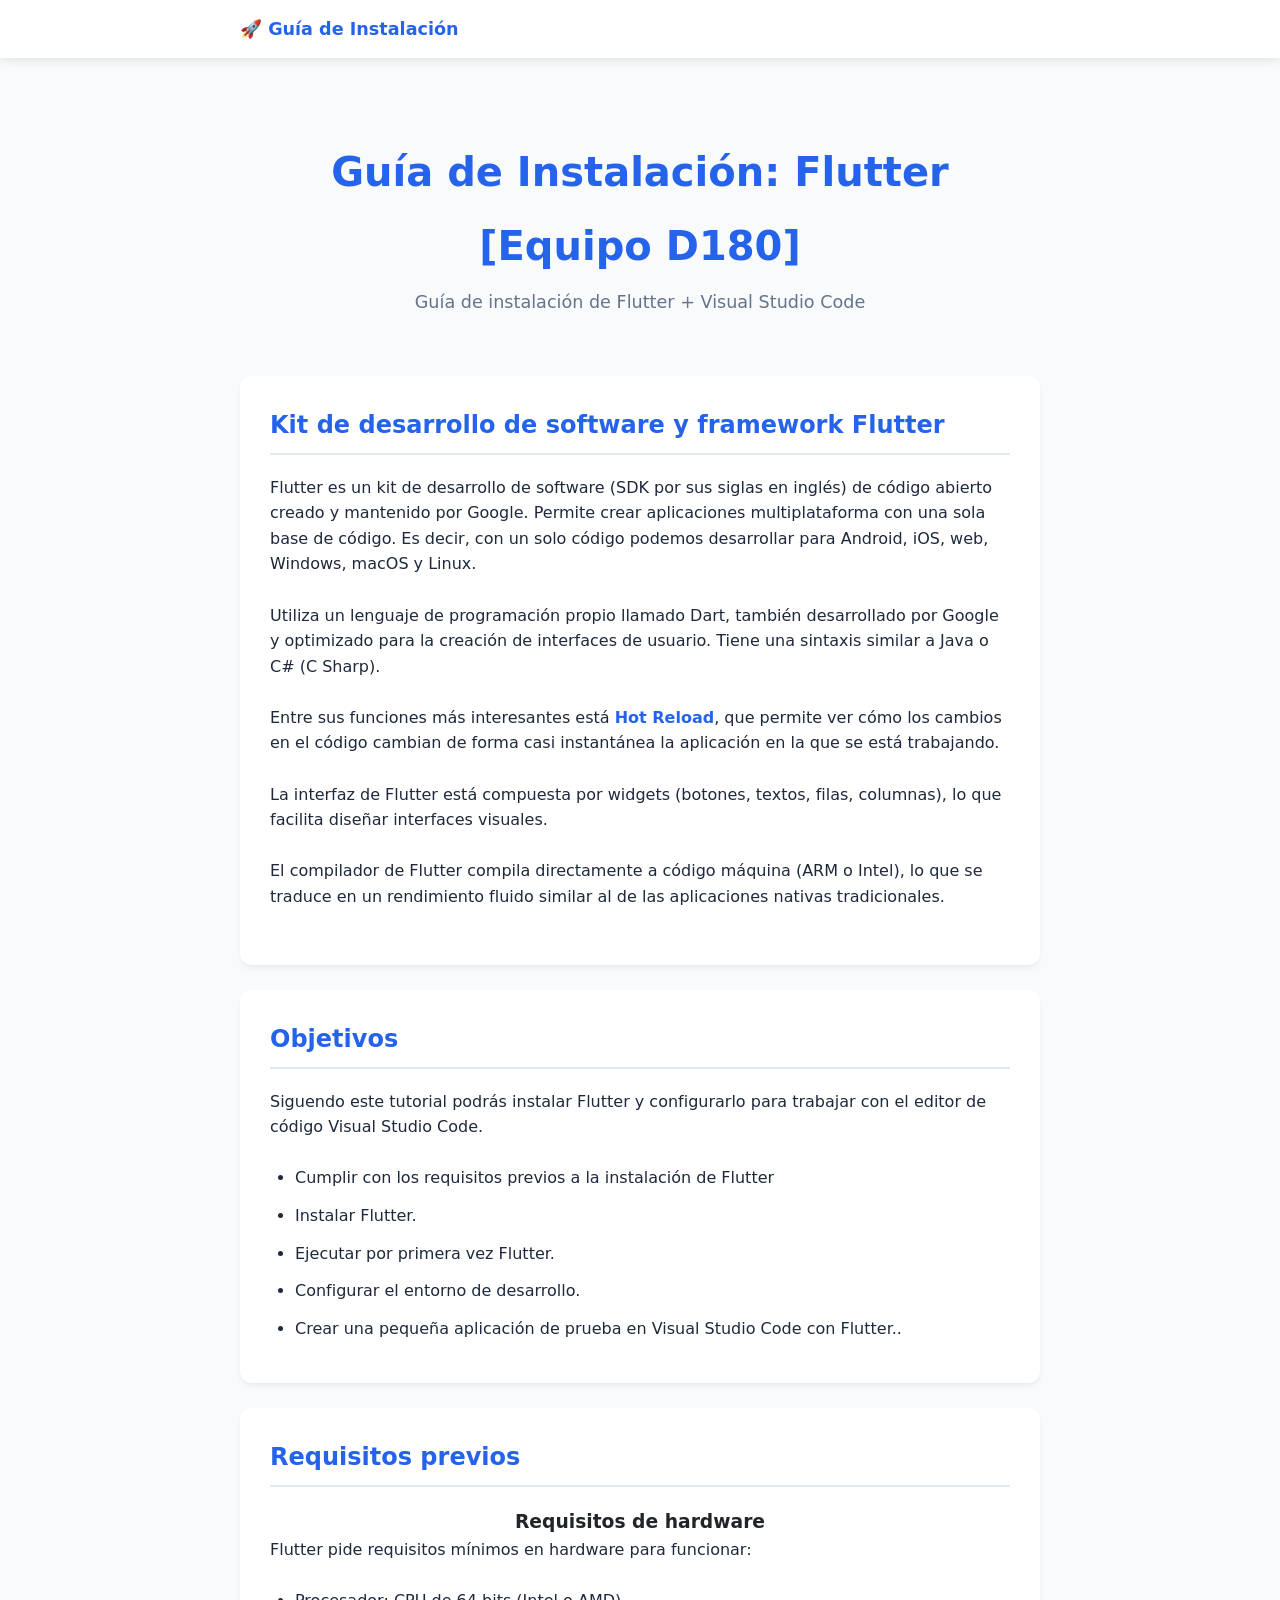
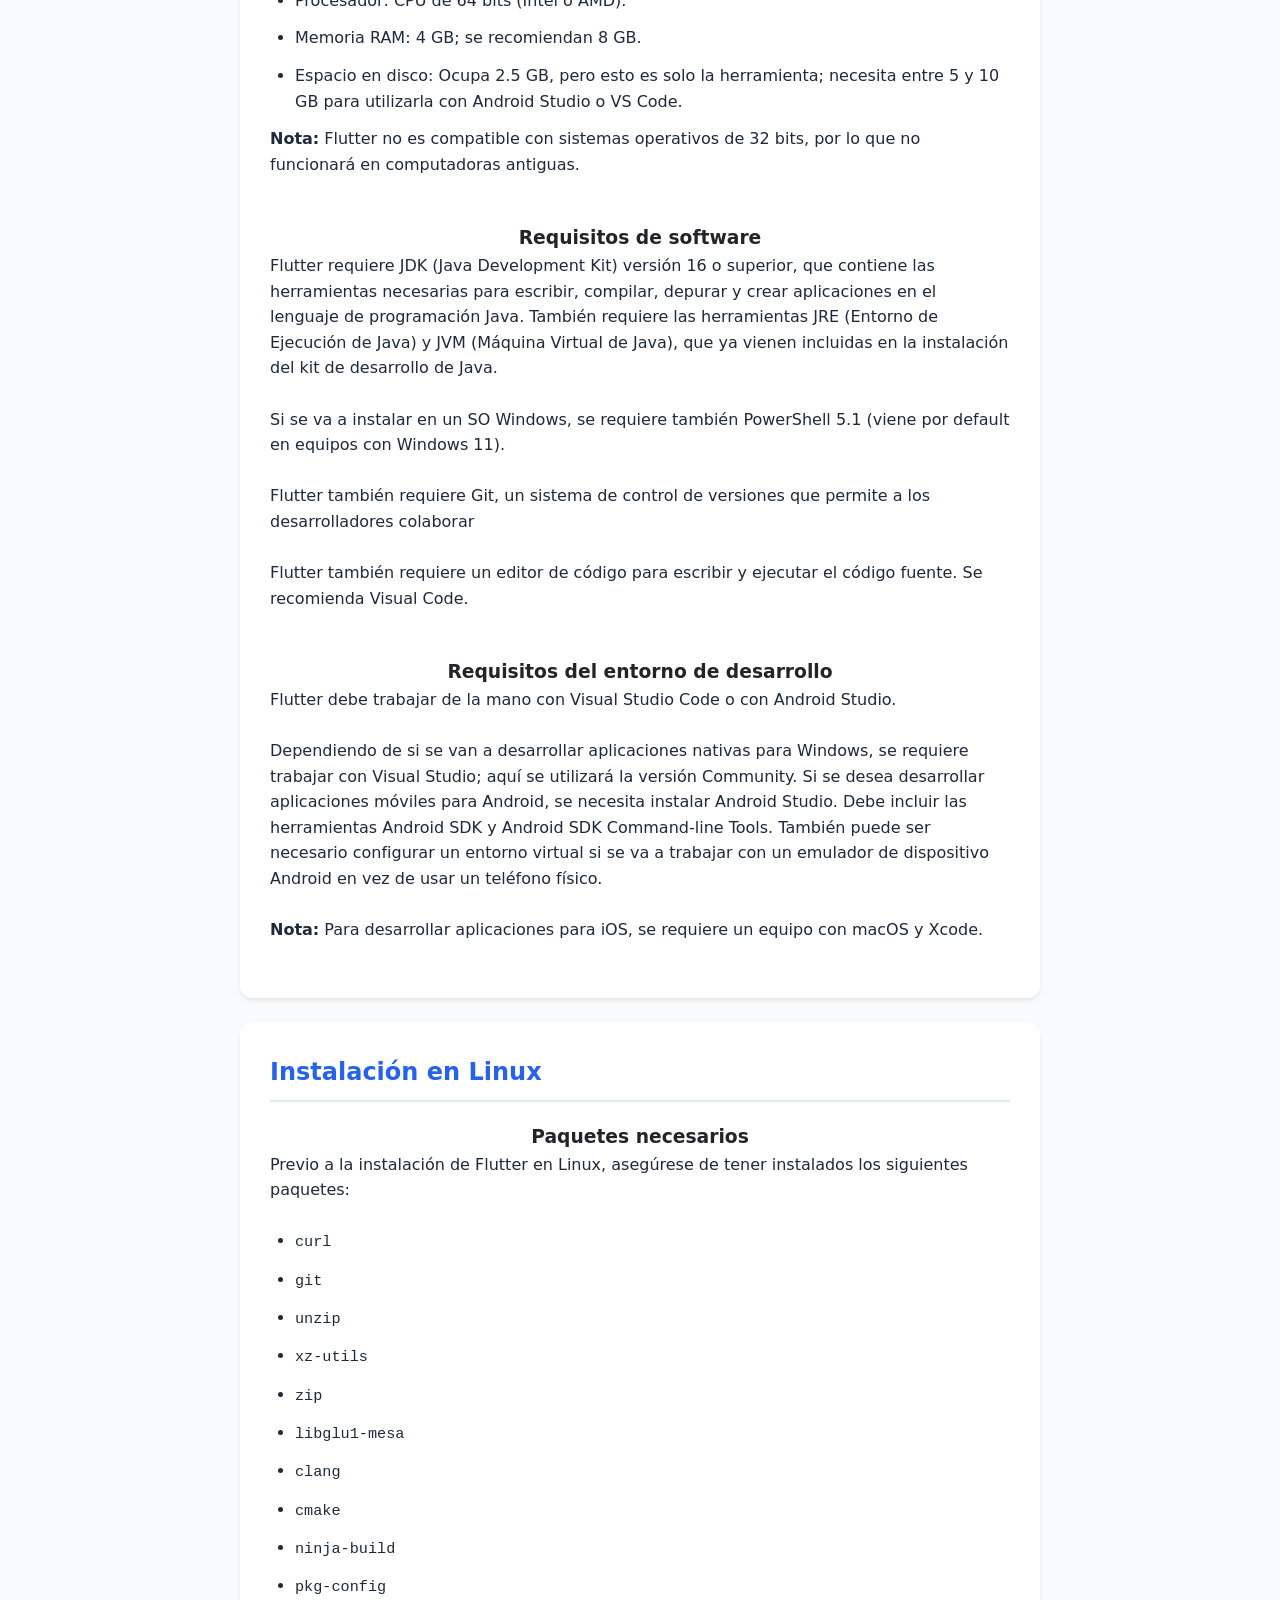
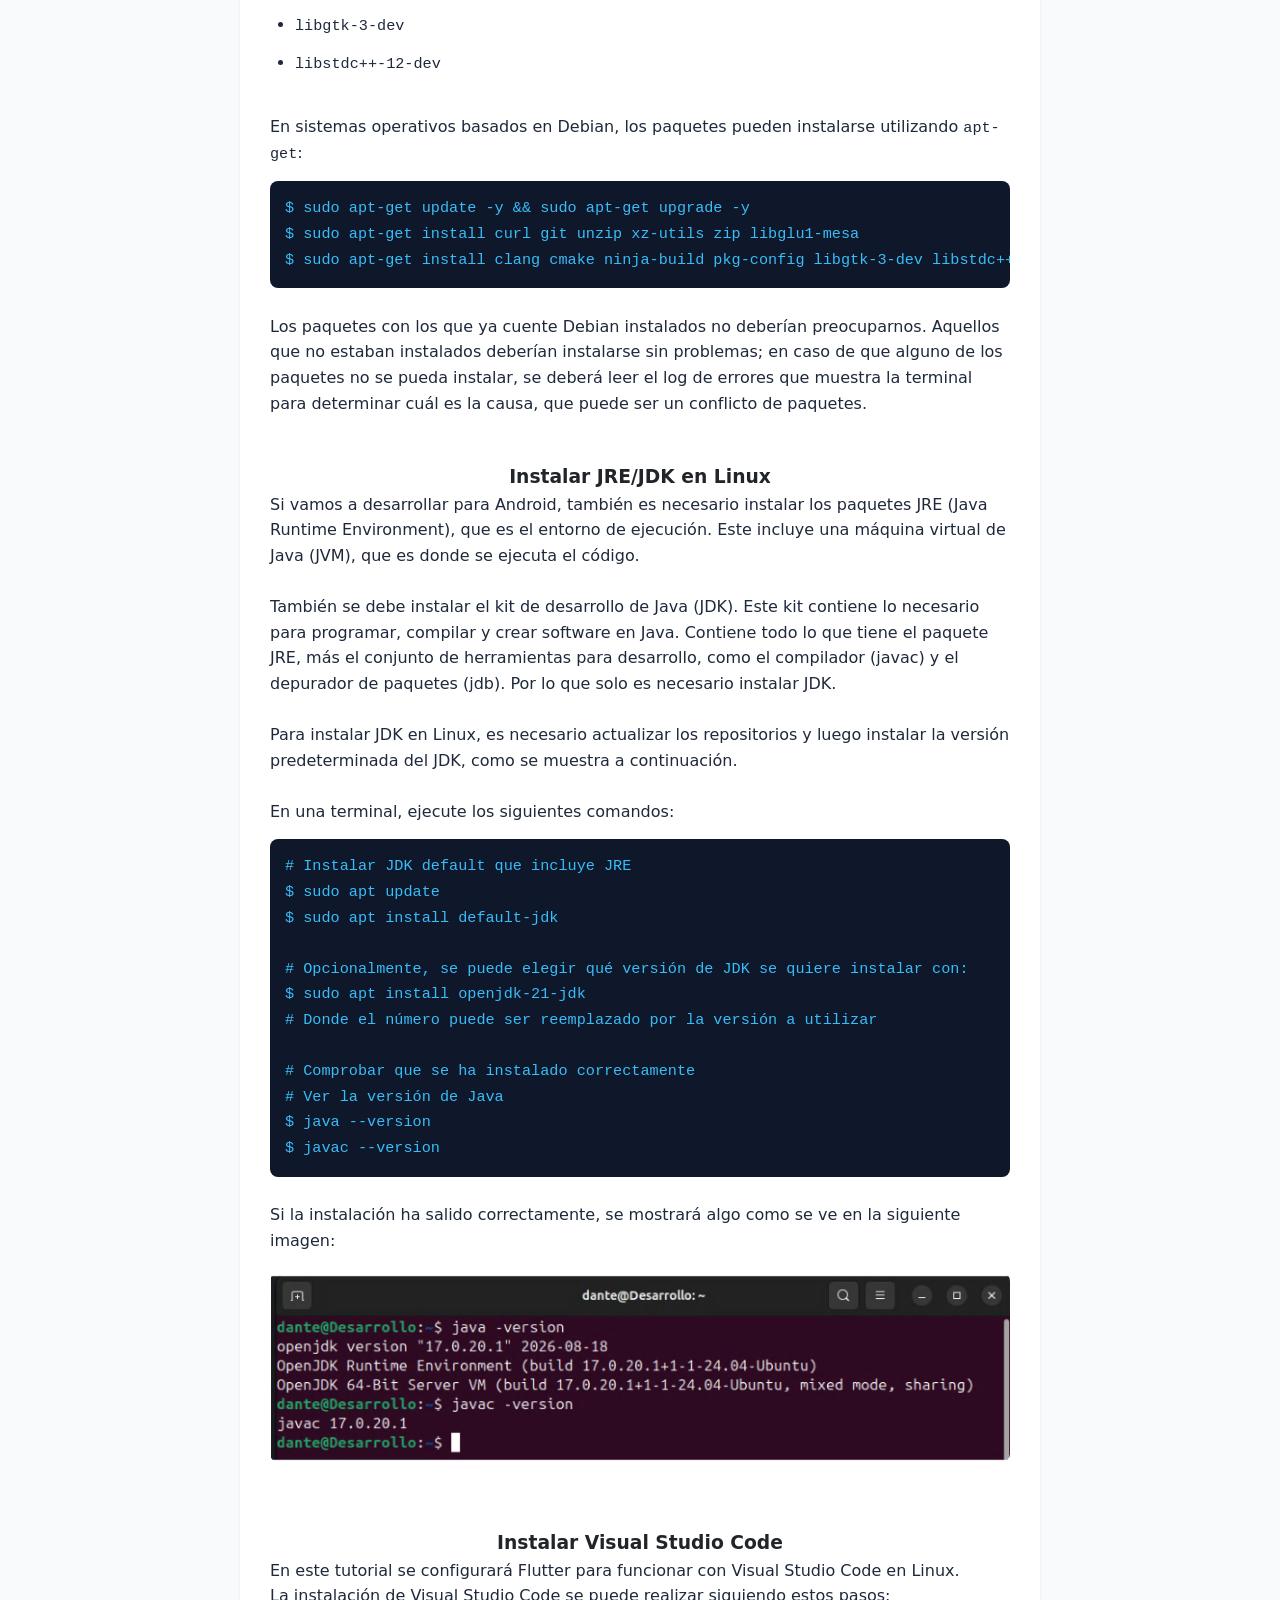
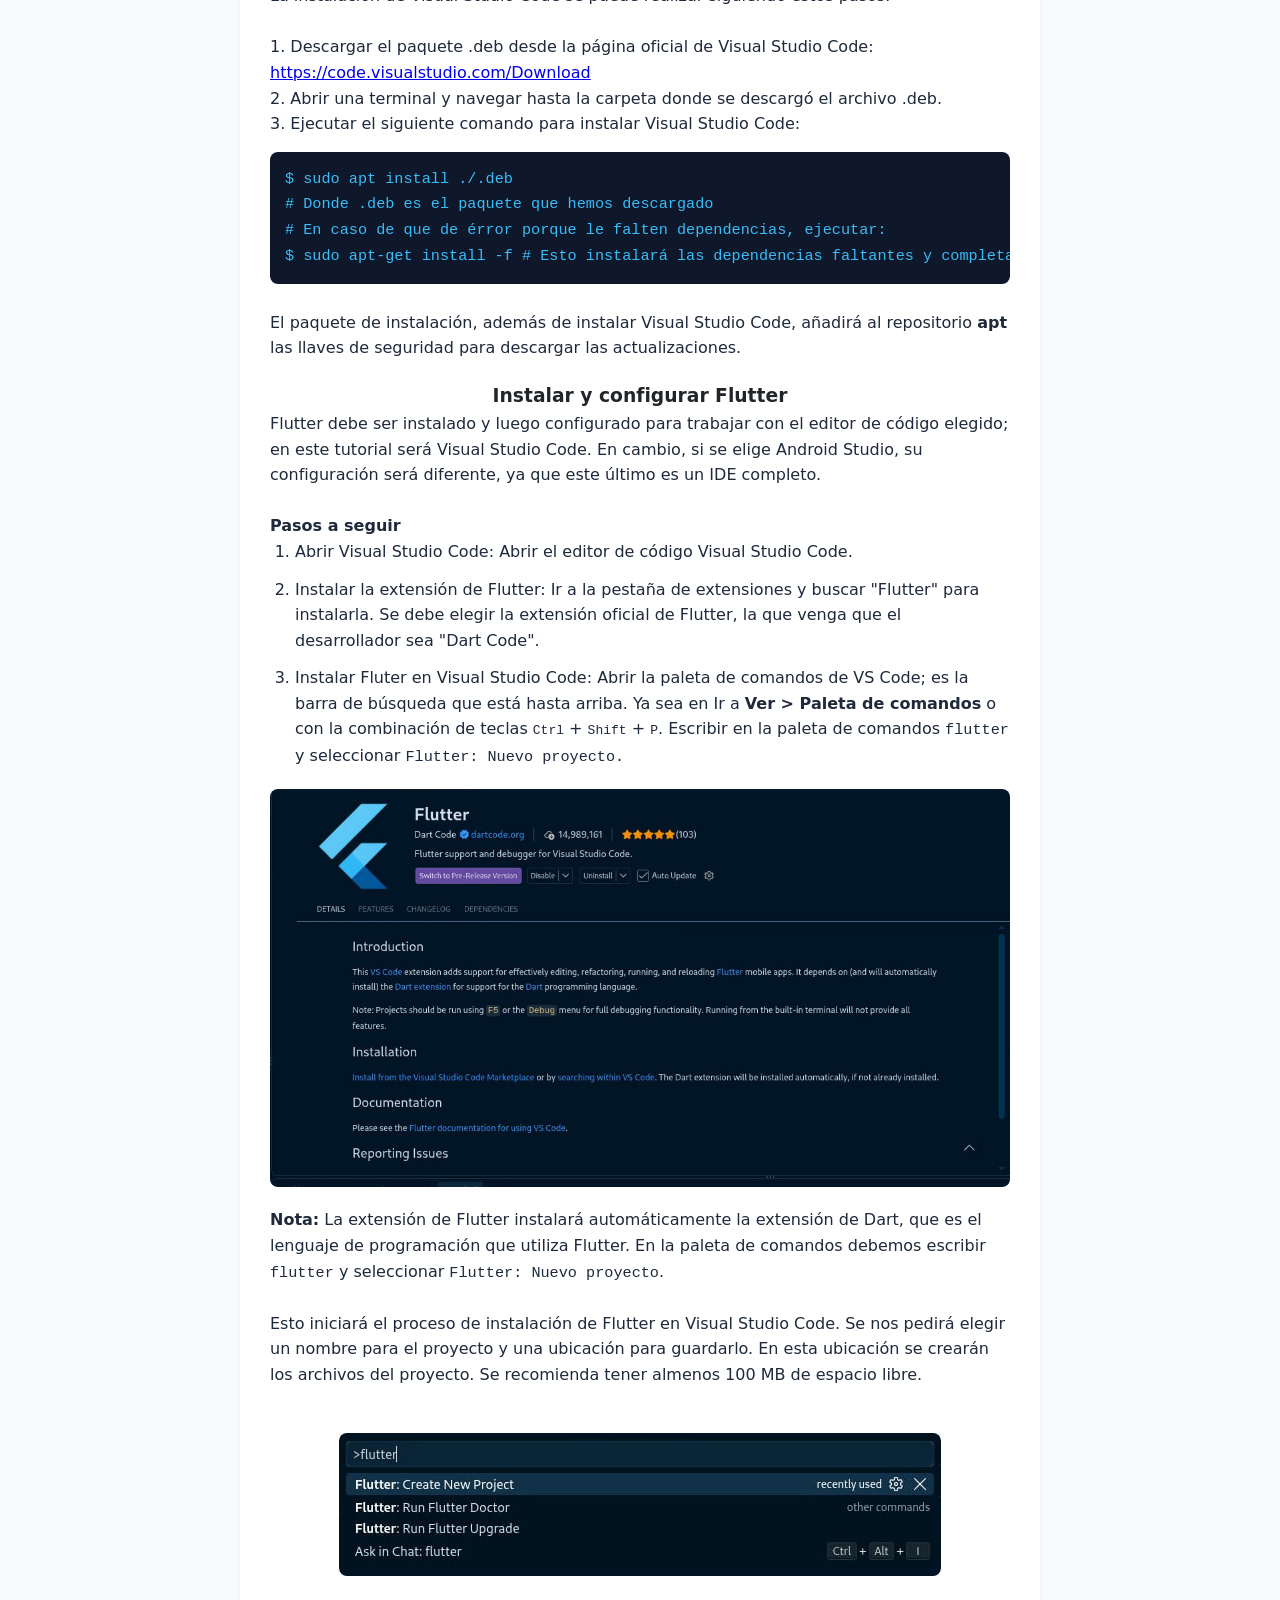
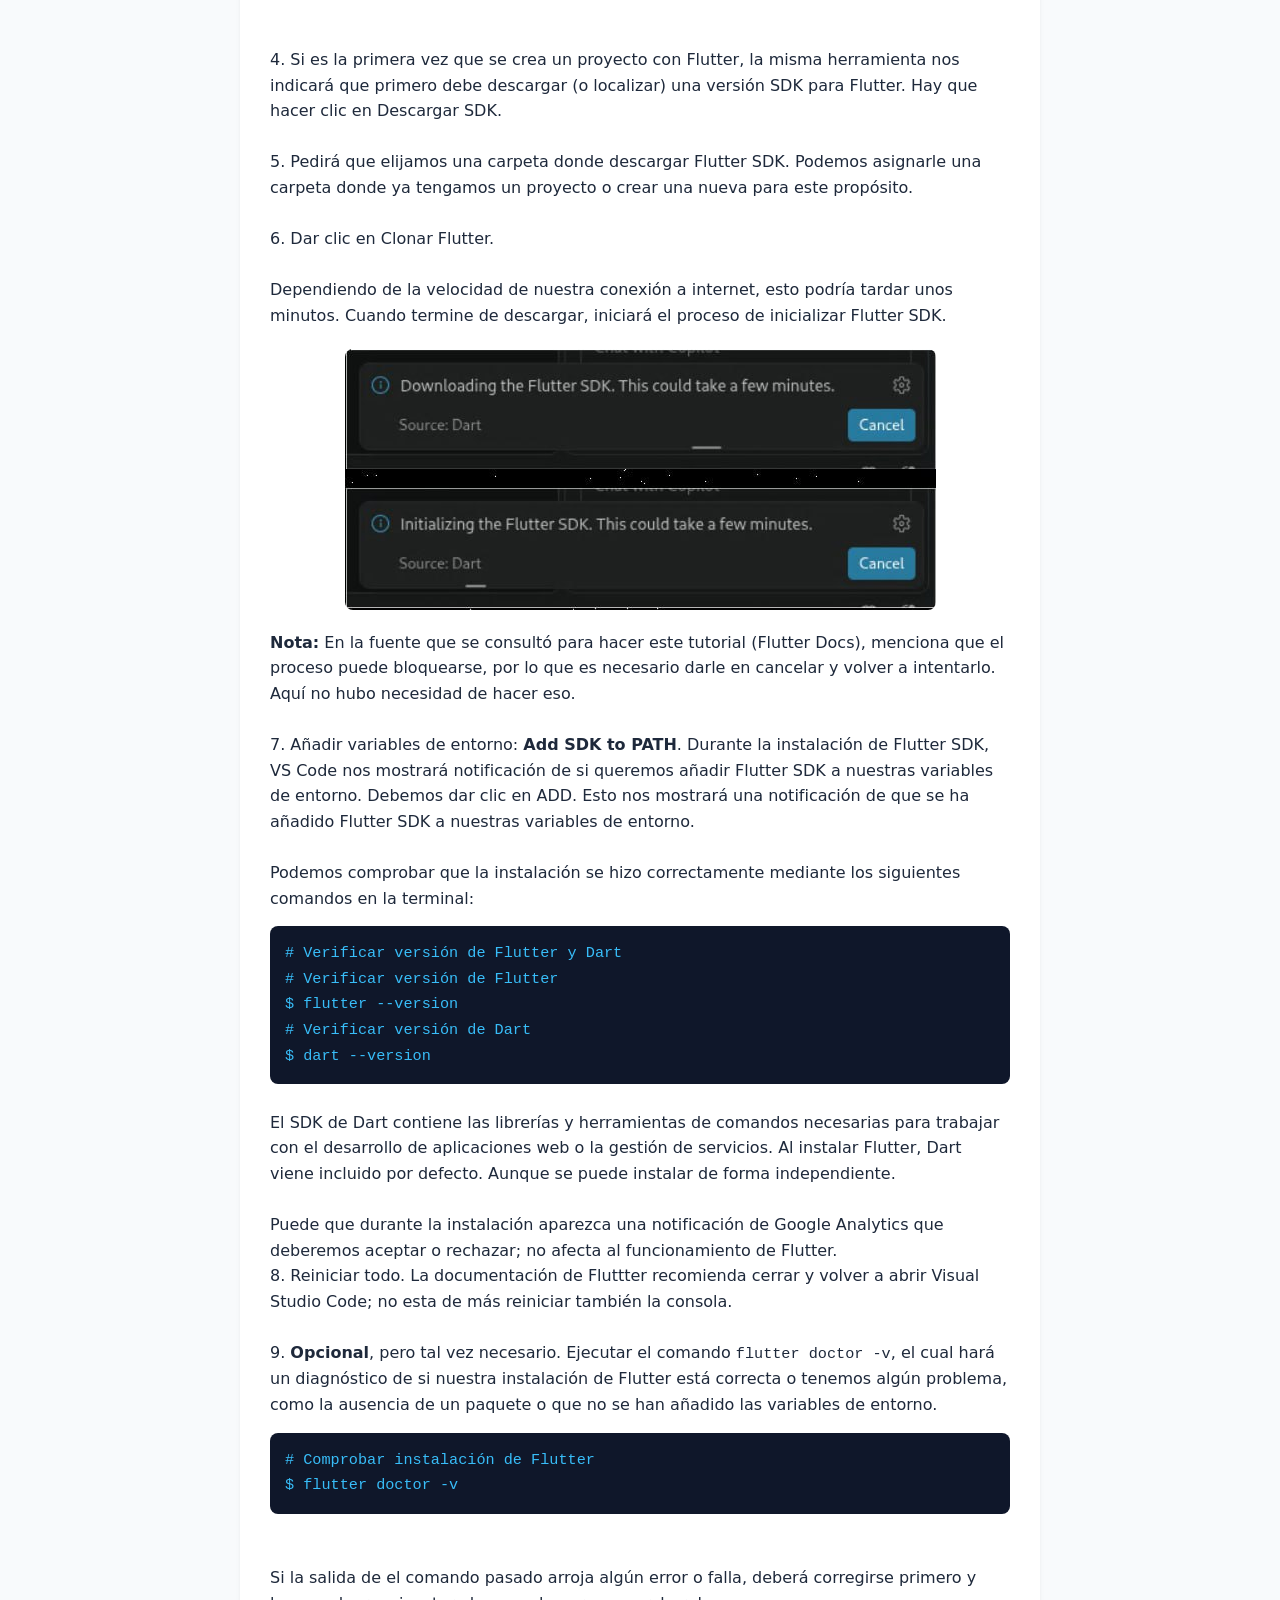
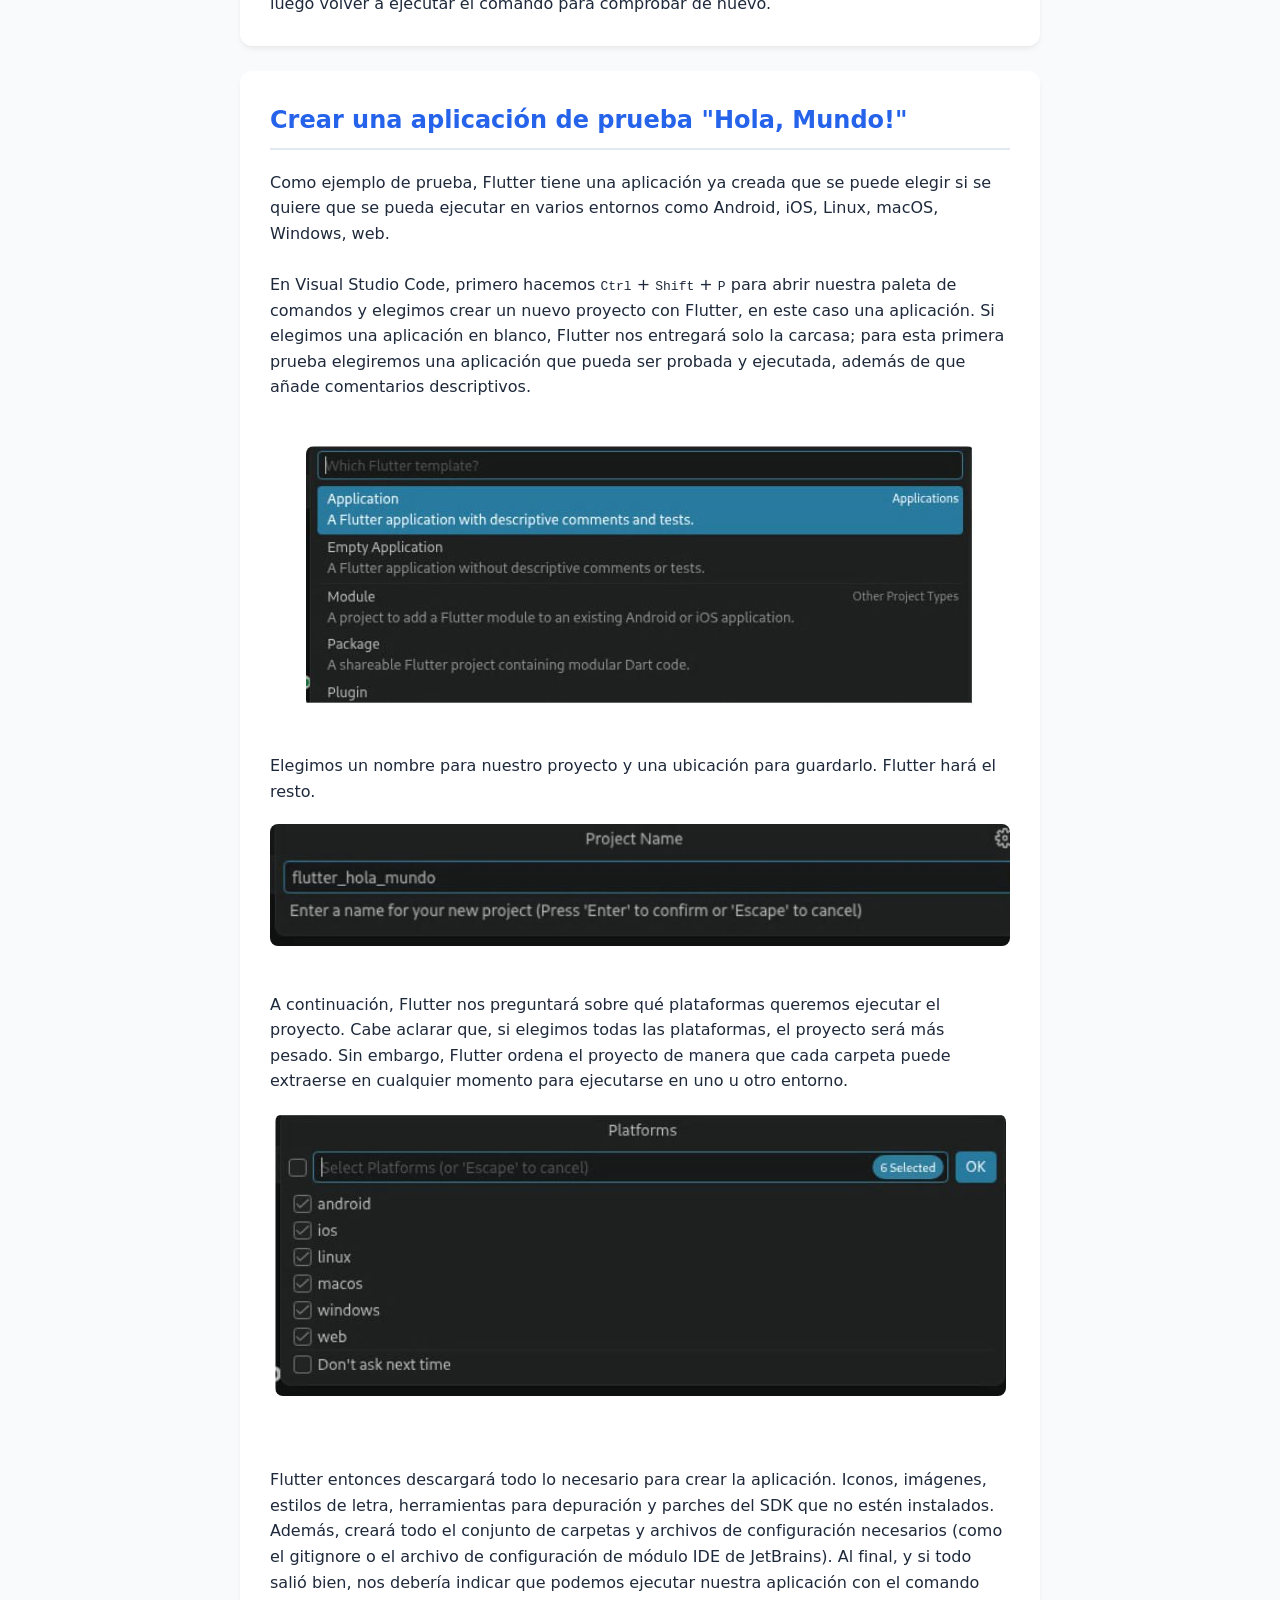
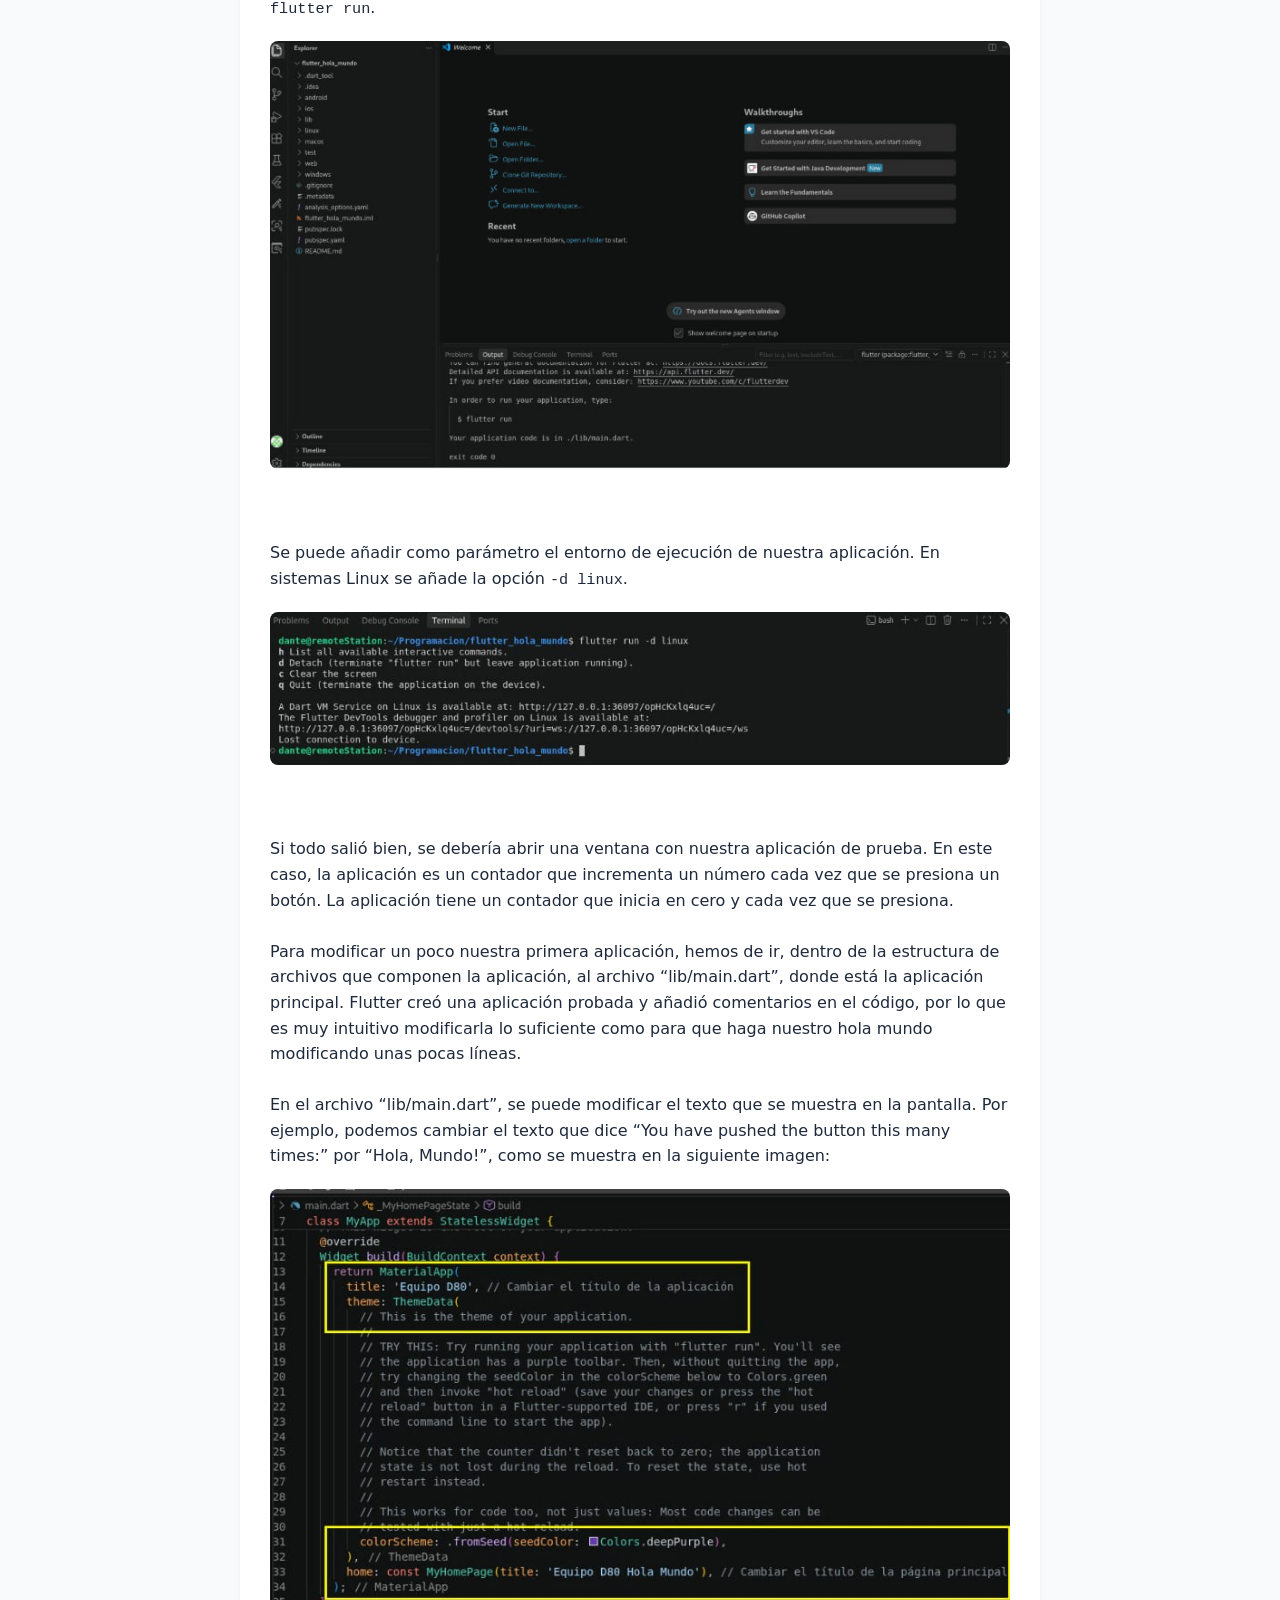
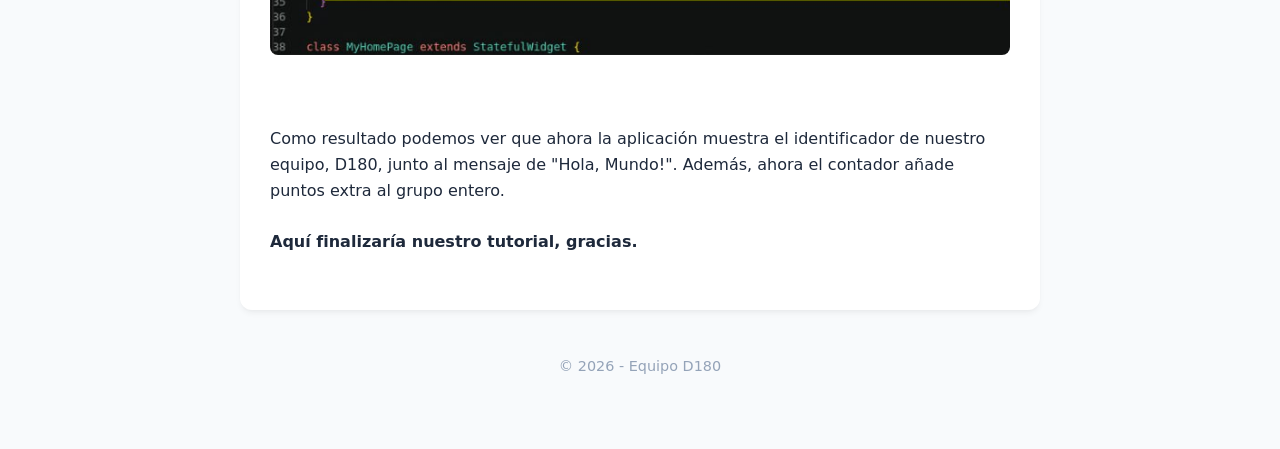
==== commit f9c0856f: "Se unificó el contenido en una sola sección" ====
--- a/index.html
+++ b/index.html
@@ -12,13 +12,6 @@
         <div class="navbar-container">
             <a href="index.html" class="navbar-brand">🚀 Guía de Instalación</a>
             <div class="navbar-links">
-                <a href="index.html" class="active">Inicio</a>
-                <a href="windows.html">Instalacion en Windows</a>
-                <a href="linux.html">Instalacion en Linux</a>
-                <a href="dart.html">Dart/Flutter</a>
-                <a href="emuladores.html">Emuladores</a>
-                <a href="errores.html">Errores</a>
-                <a href="holamundo.html">Hola Mundo</a>
             </div>
         </div>
     </nav>
@@ -28,12 +21,6 @@
         <h1>[Equipo D180]</h1>
         <p>Guía de instalación de Flutter + Visual Studio Code</p>
     </header>
-      <nav style="margin-top: 20px;">
-            <span>Otras plataformas: </span>
-            <a href="linux.html" style="color: var(--color-principal); text-decoration: none; font-weight: bold; border: 1px solid var(--color-principal); padding: 5px 10px; border-radius: 5px;">Ver guía para Linux 🐧</a>
-            <a href="windows.html" style="color: var(--color-principal); text-decoration: none; font-weight: bold; border: 1px solid var(--color-principal); padding: 5px 10px; border-radius: 5px;">Ver guía para Windows </a>
-        </nav>
-
     <main>
         <!--Sección de introducción-->
         <!--Justificación del Framework Flutter-->
@@ -163,7 +150,7 @@
             <div class="contenedor-imagen">
                 <!-- Imagen de comprobación de instalación correcta de Java en Linux-->
                  <!-- No olvidar usar paths relativos para las imágenes -->
-                <img src="/imagenes/linux/JavaJavac.png" alt="Comprobación de la versión de Java">
+                <img src="imagenes/linux/JavaJavac.png" alt="Comprobación de la versión de Java">
             </div>
             </p>
             <br>
@@ -198,7 +185,7 @@
                </ol>
                 <div class="contenedor-imagen">
                 <!-- Imagen de la extensión Flutter en Visual Studio Code -->
-                <img src="/imagenes/linux/ExtensionFlutter.jpg" alt="Extensión Flutter en Visual Studio Code">
+                <img src="imagenes/linux/ExtensionFlutter.jpg" alt="Extensión Flutter en Visual Studio Code">
                 </div>
                 <b>Nota:</b> La extensión de Flutter instalará automáticamente la extensión de Dart, que es el lenguaje de programación que utiliza Flutter.
                 En la paleta de comandos debemos escribir <code>flutter</code> y seleccionar <code>Flutter: Nuevo proyecto</code>.<br><br>
@@ -206,7 +193,7 @@
                 En esta ubicación se crearán los archivos del proyecto. Se recomienda tener almenos 100 MB de espacio libre.<br><br>
                 <div class="contenedor-imagen">
                 <!-- Imagen de Crear Nuevo Proyecto Flutter -->
-                <img src="/imagenes/linux/CrearNuevoProyectoFlutter.jpg" alt="Crear Nuevo Proyecto Flutter en Visual Studio Code">
+                <img src="imagenes/linux/CrearNuevoProyectoFlutter.jpg" alt="Crear Nuevo Proyecto Flutter en Visual Studio Code">
                 </div>
                 <br><br>
                 4. Si es la primera vez que se crea un proyecto con Flutter, la misma herramienta nos indicará que primero debe descargar (o localizar) 
@@ -218,7 +205,7 @@
                 proceso de inicializar Flutter SDK.
                 <div class="contenedor-imagen">
                 <!-- Imagen de Instalación SDK de Flutter-->
-                <img src="/imagenes/linux/InstalacionSDKFlutter.jpg" alt="Instalación SDK de Flutter en Visual Studio Code">
+                <img src="imagenes/linux/InstalacionSDKFlutter.jpg" alt="Instalación SDK de Flutter en Visual Studio Code">
                 </div>
                 <b>Nota:</b> En la fuente que se consultó para hacer este tutorial (Flutter Docs), menciona que el proceso puede bloquearse, 
                 por lo que es necesario darle en cancelar y volver a intentarlo. Aquí no hubo necesidad de hacer eso.<br><br>
@@ -255,13 +242,13 @@
                 esta primera prueba elegiremos una aplicación que pueda ser probada y ejecutada, además de que añade comentarios descriptivos.<br><br>
                 <div class="contenedor-imagen">
                 <!-- Imagen de aplicación de prueba en Flutter-->
-                <img src="/imagenes/linux/AplicacionPruebaFlutter.jpg" alt="Aplicación de prueba en Flutter en Visual Studio Code">
+                <img src="imagenes/linux/AplicacionPruebaFlutter.jpg" alt="Aplicación de prueba en Flutter en Visual Studio Code">
                 </div>
                 <br>
                 Elegimos un nombre para nuestro proyecto y una ubicación para guardarlo. Flutter hará el resto.
                 <div class="contenedor-imagen">
                 <!-- Imagen nombre de nuestra aplicación de prueba en Flutter -->
-                <img src="/imagenes/linux/NombreAplicacionPrueba.jpg" alt="Nombre de la aplicación de prueba en Flutter">
+                <img src="imagenes/linux/NombreAplicacionPrueba.jpg" alt="Nombre de la aplicación de prueba en Flutter">
                 </div>
                 <br>
                 A continuación, Flutter nos preguntará sobre qué plataformas queremos ejecutar el proyecto. Cabe aclarar que, si elegimos todas las 
@@ -269,7 +256,7 @@
                 cualquier momento para ejecutarse en uno u otro entorno.
                 <div class="contenedor-imagen">
                 <!-- Imagen selección de nuestra aplicación de prueba en Flutter -->
-                <img src="/imagenes/linux/SeleccionPlataformasAplicacion.jpg" alt="Selección de las plataformas de la aplicación de prueba en Flutter">
+                <img src="imagenes/linux/SeleccionPlataformasAplicacion.jpg" alt="Selección de las plataformas de la aplicación de prueba en Flutter">
                 </div>
                 <br><br>
                 Flutter entonces descargará todo lo necesario para crear la aplicación. Iconos, imágenes, estilos de letra, herramientas para 
@@ -278,13 +265,13 @@
                 debería indicar que podemos ejecutar nuestra aplicación con el comando <code>flutter run</code>.
                 <div class="contenedor-imagen">
                 <!-- Imagen confirmación de que se creo la aplicación correctamente -->
-                <img src="/imagenes/linux/ConfirmacionAplicacionPrueba.jpg" alt="Confirmación de la creación de la aplicación de prueba en Flutter">
+                <img src="imagenes/linux/ConfirmacionAplicacionPrueba.jpg" alt="Confirmación de la creación de la aplicación de prueba en Flutter">
                 </div>
                 <br><br>
                 Se puede añadir como parámetro el entorno de ejecución de nuestra aplicación. En sistemas Linux se añade la opción <code>-d linux</code>.
                 <div class="contenedor-imagen">
                 <!-- Imagen ejecución de la aplicación de prueba en Flutter -->
-                <img src="/imagenes/linux/EjecucionAplicacionPruebaFlutter.jpg" alt="Ejecución de la aplicación de prueba en Flutter">
+                <img src="imagenes/linux/EjecucionAplicacionPruebaFlutter.jpg" alt="Ejecución de la aplicación de prueba en Flutter">
                 </div>
                 <br><br>
                 Si todo salió bien, se debería abrir una ventana con nuestra aplicación de prueba. En este caso, la aplicación es un contador que
@@ -298,7 +285,7 @@
                 “You have pushed the button this many times:” por “Hola, Mundo!”, como se muestra en la siguiente imagen:
                 <div class="contenedor-imagen">
                 <!-- Imagen modificando el código de la aplicación. Cambiamos el título de la aplicación y el mensaje de You pushed the button -->
-                <img src="/imagenes/linux/ModificandoCodigo.jpg" alt="Modificación del código de la aplicación de prueba en Flutter">
+                <img src="imagenes/linux/ModificandoCodigo.jpg" alt="Modificación del código de la aplicación de prueba en Flutter">
                 </div>
                 <br><br>
                 Como resultado podemos ver que ahora la aplicación muestra el identificador de nuestro equipo, D180, junto al mensaje de "Hola, Mundo!".
